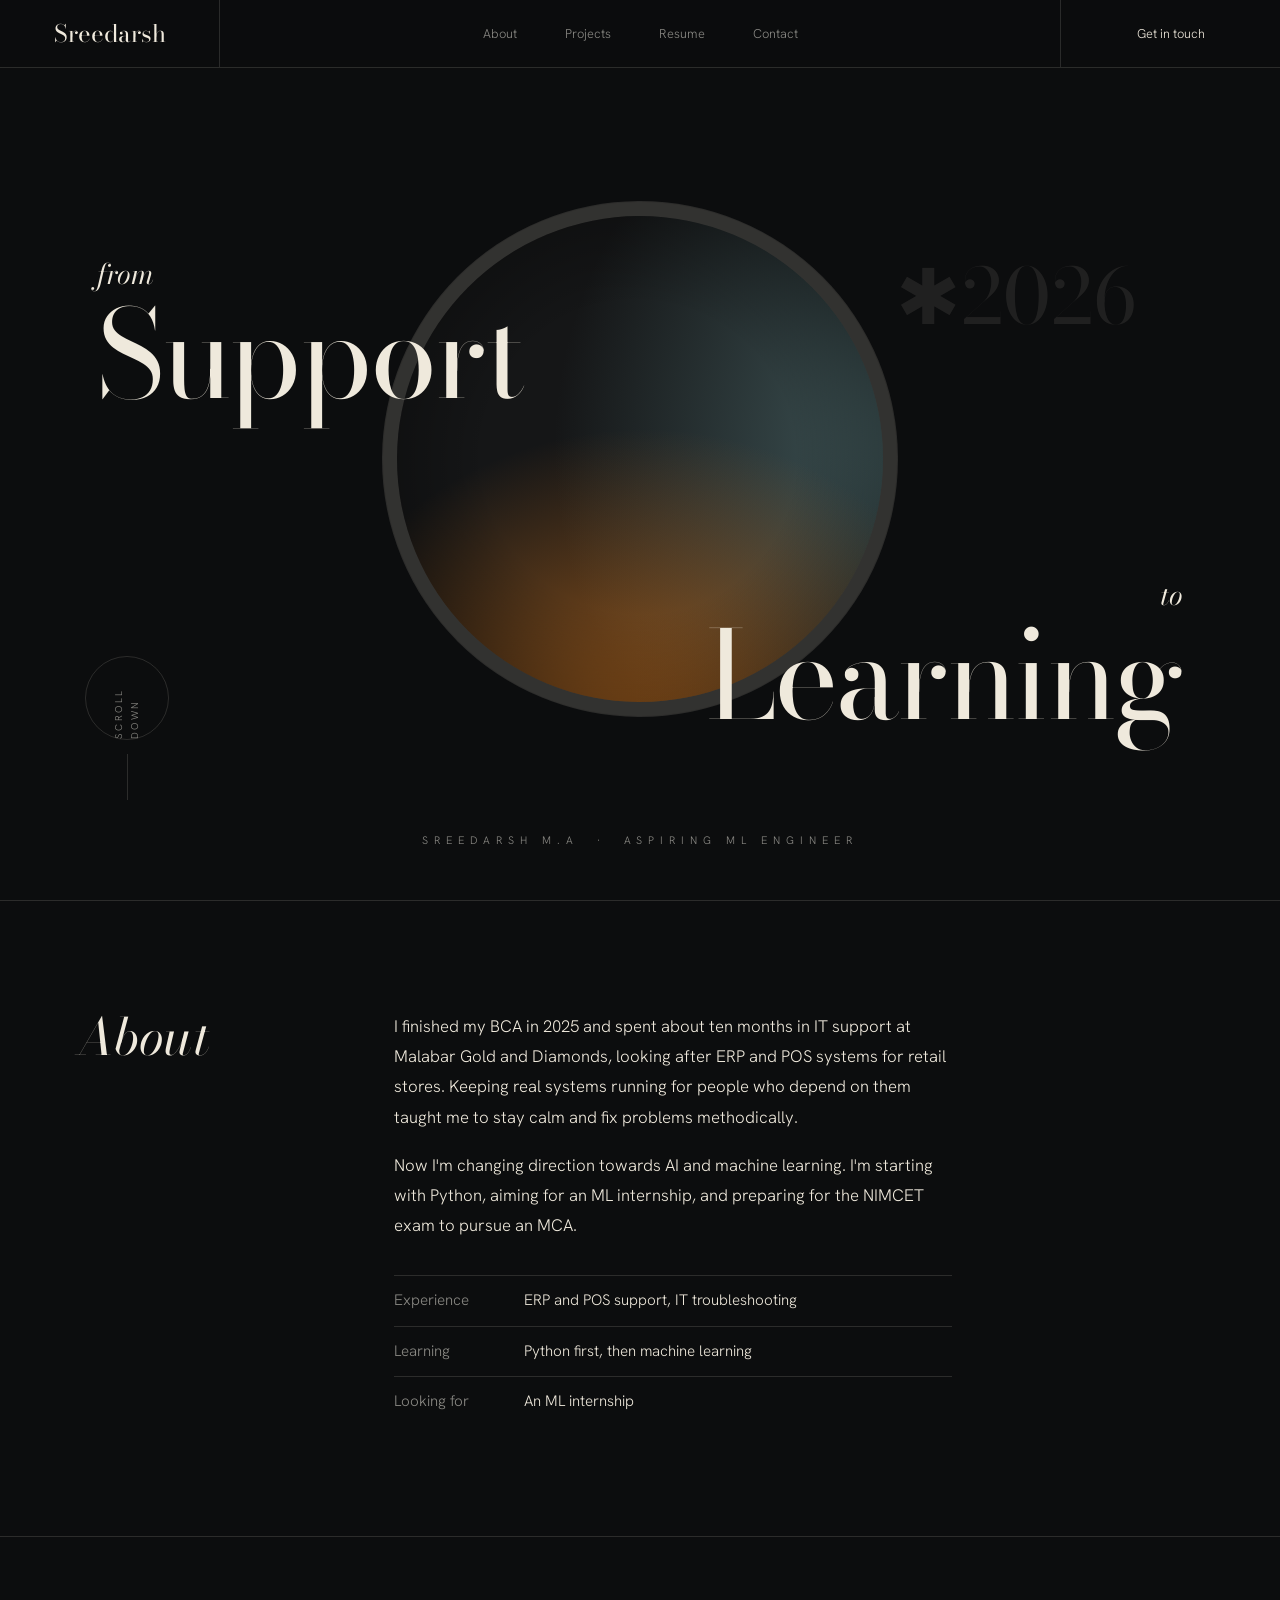
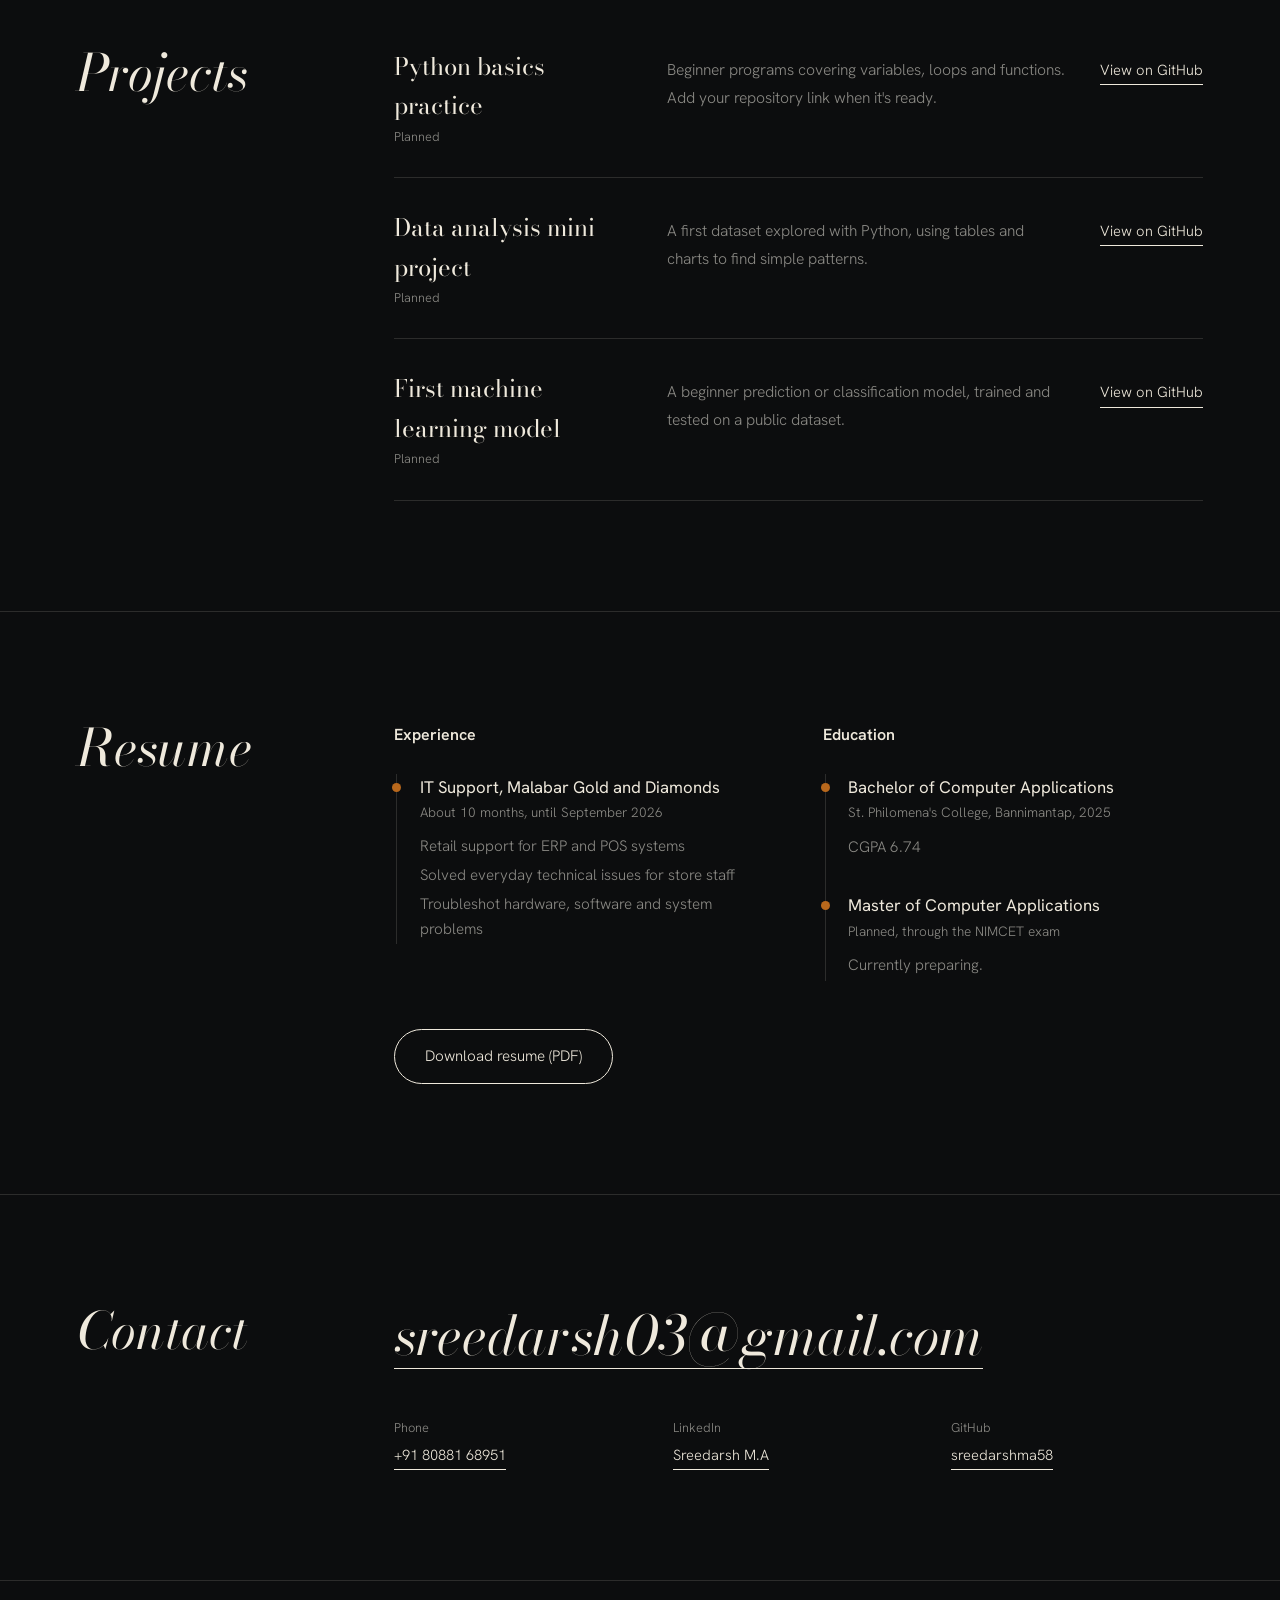
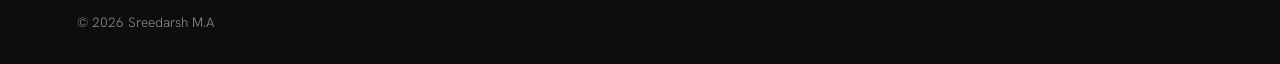
==== index.html @ 29811dea "Add files via upload" ====
<!DOCTYPE html>
<html lang="en">
<head>
<meta charset="UTF-8">
<meta name="viewport" content="width=device-width, initial-scale=1.0">
<title>Sreedarsh M.A | Aspiring ML Engineer</title>
<meta name="description" content="Portfolio of Sreedarsh M.A: BCA graduate with IT support experience, now learning Python and machine learning.">

<link rel="preconnect" href="https://fonts.googleapis.com">
<link rel="preconnect" href="https://fonts.gstatic.com" crossorigin>
<link href="https://fonts.googleapis.com/css2?family=Bodoni+Moda:ital,wght@0,400;0,500;1,400&family=Hanken+Grotesk:wght@300;400;600&display=swap" rel="stylesheet">

<style>
  :root {
    --bg: #0c0d0e;
    --ink: #efe9dc;
    --muted: #8b8a85;
    --line: rgba(239, 233, 220, .14);
    --amber: #b8681c;
    --display: "Bodoni Moda", "Didot", "Times New Roman", serif;
    --body: "Hanken Grotesk", "Helvetica Neue", Arial, sans-serif;
    --pad: 6vw;
  }

  * { box-sizing: border-box; margin: 0; padding: 0; }
  html { scroll-behavior: smooth; }
  body {
    font-family: var(--body); font-weight: 300;
    background: var(--bg); color: var(--ink);
    line-height: 1.65; -webkit-font-smoothing: antialiased;
  }
  a { color: inherit; text-decoration: none; }
  a:focus-visible { outline: 2px solid var(--ink); outline-offset: 4px; }
  ul { list-style: none; }

  /* ---------- NAV (bordered strip) ---------- */
  .nav {
    position: fixed; top: 0; left: 0; right: 0; z-index: 30;
    display: grid; grid-template-columns: 220px 1fr 220px;
    height: 68px; background: rgba(12, 13, 14, .82); backdrop-filter: blur(8px);
    border-bottom: 1px solid var(--line);
  }
  .nav > * { display: flex; align-items: center; justify-content: center; }
  .nav-logo { font-family: var(--display); font-size: 1.5rem; border-right: 1px solid var(--line); }
  .nav-links { gap: 3rem; font-size: .8rem; }
  .nav-links a { color: var(--muted); transition: color .2s; }
  .nav-links a:hover { color: var(--ink); }
  .nav-cta { border-left: 1px solid var(--line); font-size: .8rem; }

  /* ---------- HERO ---------- */
  .hero { position: relative; min-height: 100vh; min-height: 100svh; overflow: hidden; padding-top: 68px; }
  .stage { position: relative; width: min(100%, 1180px); margin: 0 auto; height: calc(100svh - 68px); min-height: 600px; }

  /* Circular window: video plays inside; animated gradient shows until you add bg.mp4 */
  .window {
    position: absolute; left: 50%; top: 47%; transform: translate(-50%, -50%);
    width: clamp(250px, 54vh, 540px); aspect-ratio: 1; border-radius: 50%;
    overflow: hidden; z-index: 1;
    box-shadow: 0 0 0 14px rgba(239, 233, 220, .03), 0 0 0 15px var(--line);
    background:
      radial-gradient(circle at 30% 72%, var(--amber) 0%, transparent 46%),
      radial-gradient(circle at 72% 28%, #4a6668 0%, transparent 52%),
      #151617;
    background-size: 170% 170%;
    animation: drift 16s ease-in-out infinite alternate, appear 1.6s ease both;
  }
  .window video { position: absolute; inset: 0; width: 100%; height: 100%; object-fit: cover; }
  .window::after {
    content: ""; position: absolute; inset: 0; pointer-events: none;
    background: radial-gradient(circle, transparent 45%, rgba(0, 0, 0, .55) 100%);
  }

  .words { position: absolute; z-index: 3; }
  .words small { display: block; font-family: var(--display); font-style: italic; font-size: clamp(1.1rem, 2.2vw, 1.8rem); }
  .words strong {
    display: block; font-family: var(--display); font-weight: 400;
    font-size: clamp(3.4rem, 9.5vw, 8.4rem); line-height: .95; letter-spacing: -.02em;
  }
  .words-a { left: 4%; top: 22%; animation: rise 1s cubic-bezier(.2, .7, .2, 1) .35s both; }
  .words-b { right: 4%; bottom: 20%; text-align: right; animation: rise 1s cubic-bezier(.2, .7, .2, 1) .6s both; }

  .year {
    position: absolute; right: 8%; top: 20%; z-index: 2;
    font-family: var(--display); font-size: clamp(2.4rem, 6vw, 5rem);
    color: rgba(239, 233, 220, .09);
  }
  .tagline {
    position: absolute; left: 0; right: 0; bottom: 6%; z-index: 3; text-align: center;
    font-size: .68rem; letter-spacing: .55em; text-transform: uppercase; color: var(--muted);
    animation: rise 1s ease .9s both;
  }
  .scroll {
    position: absolute; left: 3%; bottom: 12%; z-index: 3;
    display: flex; flex-direction: column; align-items: center; gap: 14px;
  }
  .scroll .ring {
    width: 84px; height: 84px; border-radius: 50%; border: 1px solid var(--line);
    display: grid; place-items: center;
  }
  .scroll .ring span { writing-mode: vertical-rl; transform: rotate(180deg); font-size: .62rem; letter-spacing: .25em; text-transform: uppercase; color: var(--muted); }
  .scroll .drop { width: 1px; height: 46px; background: var(--line); }

  @keyframes rise { from { opacity: 0; transform: translateY(26px); } to { opacity: 1; transform: none; } }
  @keyframes appear { from { opacity: 0; } to { opacity: 1; } }
  @keyframes drift { from { background-position: 0% 0%; } to { background-position: 100% 100%; } }

  /* ---------- SECTIONS ---------- */
  .section {
    padding: 110px var(--pad); border-top: 1px solid var(--line);
    display: grid; grid-template-columns: minmax(150px, 1fr) 3fr; gap: 3rem;
  }
  .section-title { font-family: var(--display); font-weight: 400; font-style: italic; font-size: clamp(2rem, 4vw, 3.2rem); line-height: 1; }
  .section-body p { max-width: 62ch; font-size: 1.05rem; line-height: 1.8; }
  .section-body p + p { margin-top: 1.1rem; }
  .plain-list { margin-top: 2.2rem; max-width: 62ch; }
  .plain-list li { display: flex; gap: 1.2rem; padding: 12px 0; border-top: 1px solid var(--line); font-size: .95rem; }
  .plain-list li span:first-child { min-width: 110px; color: var(--muted); }

  .project {
    display: grid; grid-template-columns: 1.2fr 2fr auto; gap: 2rem; align-items: baseline;
    padding: 30px 0; border-bottom: 1px solid var(--line);
  }
  .project:first-child { padding-top: 0; }
  .project h3 { font-family: var(--display); font-weight: 400; font-size: 1.5rem; }
  .project .status { display: block; font-size: .8rem; color: var(--muted); }
  .project p { color: var(--muted); font-size: .98rem; }
  .project a, .contact-list a { border-bottom: 1px solid var(--ink); padding-bottom: 2px; font-size: .92rem; white-space: nowrap; }

  .resume-grid { display: grid; grid-template-columns: 1fr 1fr; gap: 3rem; }
  .resume-grid h3 { font-size: 1rem; font-weight: 600; margin-bottom: 1.6rem; }
  .entry { border-left: 1px solid var(--line); padding: 0 0 1.8rem 1.4rem; margin-left: 2px; position: relative; }
  .entry:last-child { padding-bottom: 0; }
  .entry::before { content: ""; position: absolute; left: -5px; top: 9px; width: 9px; height: 9px; border-radius: 50%; background: var(--amber); }
  .entry h4 { font-size: 1.05rem; font-weight: 400; }
  .entry .meta { font-size: .85rem; color: var(--muted); margin-bottom: .5rem; }
  .entry li, .entry p { font-size: .95rem; color: var(--muted); padding: 2px 0; max-width: none; }
  .button {
    display: inline-block; margin-top: 3rem; padding: 14px 30px;
    border: 1px solid var(--ink); border-radius: 999px; font-size: .95rem;
    transition: background .2s, color .2s;
  }
  .button:hover { background: var(--ink); color: var(--bg); }

  .contact-mail {
    display: inline-block; font-family: var(--display); font-style: italic;
    font-size: clamp(1.5rem, 4.4vw, 3.4rem); line-height: 1.15;
    border-bottom: 1px solid var(--ink); word-break: break-all;
  }
  .contact-list { margin-top: 3rem; display: grid; grid-template-columns: repeat(auto-fit, minmax(190px, 1fr)); gap: 1.6rem; }
  .contact-list small { display: block; font-size: .8rem; color: var(--muted); margin-bottom: 4px; }
  .contact-list a { display: inline-block; }

  footer { padding: 30px var(--pad); border-top: 1px solid var(--line); color: var(--muted); font-size: .85rem; }

  /* ---------- RESPONSIVE ---------- */
  @media (max-width: 800px) {
    .nav { grid-template-columns: auto 1fr; height: 60px; }
    .nav-cta, .scroll, .year { display: none; }
    .nav-logo { padding: 0 1.4rem; font-size: 1.25rem; }
    .nav-links { gap: 1.1rem; font-size: .75rem; }
    .hero { padding-top: 60px; }
    .stage { height: auto; min-height: 0; padding: 40px var(--pad) 70px; display: flex; flex-direction: column; align-items: center; gap: 1.6rem; }
    .window { position: relative; left: auto; top: auto; transform: none; order: 2; width: min(78vw, 360px); }
    .words { position: static; }
    .words-a { order: 1; align-self: flex-start; }
    .words-b { order: 3; align-self: flex-end; }
    .tagline { position: static; order: 4; letter-spacing: .3em; }
    .section { grid-template-columns: 1fr; gap: 1.6rem; padding: 80px var(--pad); }
    .project { grid-template-columns: 1fr; gap: .6rem; }
    .project a { justify-self: start; margin-top: .6rem; }
    .resume-grid { grid-template-columns: 1fr; }
  }
  @media (prefers-reduced-motion: reduce) {
    * { animation: none !important; transition: none !important; }
    html { scroll-behavior: auto; }
  }
</style>
</head>
<body>

<!-- NAV -->
<header class="nav">
  <a href="#top" class="nav-logo">Sreedarsh</a>
  <nav class="nav-links" aria-label="Main">
    <a href="#about">About</a>
    <a href="#projects">Projects</a>
    <a href="#resume">Resume</a>
    <a href="#contact">Contact</a>
  </nav>
  <a href="#contact" class="nav-cta">Get in touch</a>
</header>

<main>

  <!-- HERO -->
  <section class="hero" id="top">
    <div class="stage">
      <div class="year" aria-hidden="true">&#10033;2026</div>

      <div class="words words-a">
        <small>from</small>
        <strong>Support</strong>
      </div>

      <!--
        VIDEO WINDOW
        Upload a short muted clip named bg.mp4 (5-15 seconds, under ~5 MB) next to this file.
        Until it exists, the animated gradient below shows instead. Nothing breaks.
      -->
      <div class="window">
        <video autoplay muted loop playsinline preload="metadata" aria-hidden="true">
          <source src="bg.mp4" type="video/mp4" onerror="this.closest('video').remove()">
        </video>
      </div>

      <div class="words words-b">
        <small>to</small>
        <strong>Learning</strong>
      </div>

      <div class="scroll">
        <a class="ring" href="#about" aria-label="Scroll down"><span>Scroll down</span></a>
        <span class="drop" aria-hidden="true"></span>
      </div>

      <p class="tagline">Sreedarsh M.A &nbsp;&middot;&nbsp; Aspiring ML engineer</p>
    </div>
  </section>

  <!-- ABOUT -->
  <section class="section" id="about">
    <h2 class="section-title">About</h2>
    <div class="section-body">
      <p>
        I finished my BCA in 2025 and spent about ten months in IT support at Malabar Gold and
        Diamonds, looking after ERP and POS systems for retail stores. Keeping real systems running
        for people who depend on them taught me to stay calm and fix problems methodically.
      </p>
      <p>
        Now I'm changing direction towards AI and machine learning. I'm starting with Python,
        aiming for an ML internship, and preparing for the NIMCET exam to pursue an MCA.
      </p>
      <ul class="plain-list">
        <li><span>Experience</span><span>ERP and POS support, IT troubleshooting</span></li>
        <li><span>Learning</span><span>Python first, then machine learning</span></li>
        <li><span>Looking for</span><span>An ML internship</span></li>
      </ul>
    </div>
  </section>

  <!-- PROJECTS -->
  <section class="section" id="projects">
    <h2 class="section-title">Projects</h2>
    <div class="section-body">
      <!-- Replace these placeholders with your real projects as you build them -->
      <article class="project">
        <div><h3>Python basics practice</h3><span class="status">Planned</span></div>
        <p>Beginner programs covering variables, loops and functions. Add your repository link when it's ready.</p>
        <a href="https://github.com/sreedarshma58">View on GitHub</a>
      </article>
      <article class="project">
        <div><h3>Data analysis mini project</h3><span class="status">Planned</span></div>
        <p>A first dataset explored with Python, using tables and charts to find simple patterns.</p>
        <a href="https://github.com/sreedarshma58">View on GitHub</a>
      </article>
      <article class="project">
        <div><h3>First machine learning model</h3><span class="status">Planned</span></div>
        <p>A beginner prediction or classification model, trained and tested on a public dataset.</p>
        <a href="https://github.com/sreedarshma58">View on GitHub</a>
      </article>
    </div>
  </section>

  <!-- RESUME -->
  <section class="section" id="resume">
    <h2 class="section-title">Resume</h2>
    <div class="section-body">
      <div class="resume-grid">
        <div>
          <h3>Experience</h3>
          <div class="entry">
            <h4>IT Support, Malabar Gold and Diamonds</h4>
            <div class="meta">About 10 months, until September 2026</div>
            <ul>
              <li>Retail support for ERP and POS systems</li>
              <li>Solved everyday technical issues for store staff</li>
              <li>Troubleshot hardware, software and system problems</li>
            </ul>
          </div>
        </div>
        <div>
          <h3>Education</h3>
          <div class="entry">
            <h4>Bachelor of Computer Applications</h4>
            <div class="meta">St. Philomena's College, Bannimantap, 2025</div>
            <p>CGPA 6.74</p>
          </div>
          <div class="entry">
            <h4>Master of Computer Applications</h4>
            <div class="meta">Planned, through the NIMCET exam</div>
            <p>Currently preparing.</p>
          </div>
        </div>
      </div>
      <a class="button" href="resume.pdf" download>Download resume (PDF)</a>
    </div>
  </section>

  <!-- CONTACT -->
  <section class="section" id="contact">
    <h2 class="section-title">Contact</h2>
    <div class="section-body">
      <a class="contact-mail" href="mailto:sreedarsh03@gmail.com">sreedarsh03@gmail.com</a>
      <div class="contact-list">
        <div><small>Phone</small><a href="tel:+918088168951">+91 80881 68951</a></div>
        <div><small>LinkedIn</small><a href="https://www.linkedin.com/in/sreedarsh-m-a-910321386/" target="_blank" rel="noopener">Sreedarsh M.A</a></div>
        <div><small>GitHub</small><a href="https://github.com/sreedarshma58" target="_blank" rel="noopener">sreedarshma58</a></div>
      </div>
    </div>
  </section>

</main>

<footer>&copy; <span id="year-now"></span> Sreedarsh M.A</footer>

<script>
  document.getElementById("year-now").textContent = new Date().getFullYear();
</script>
</body>
</html>
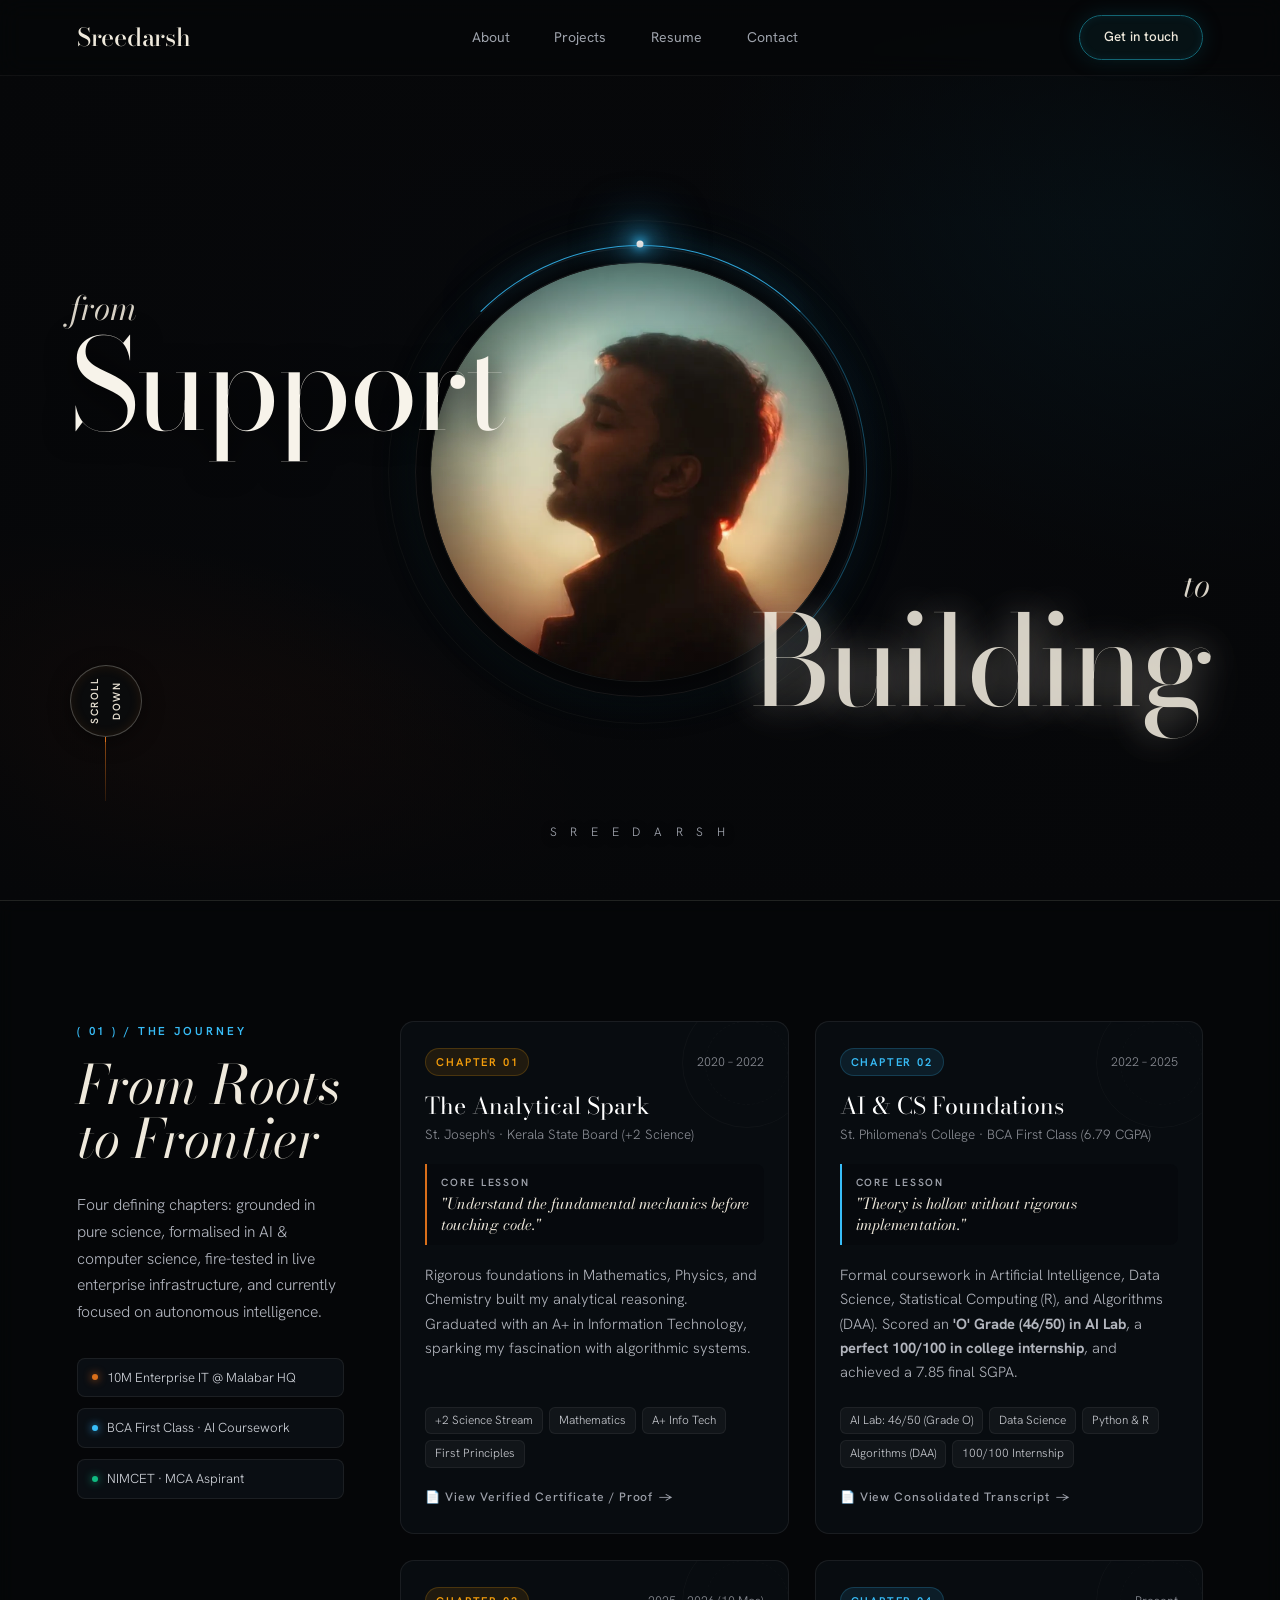
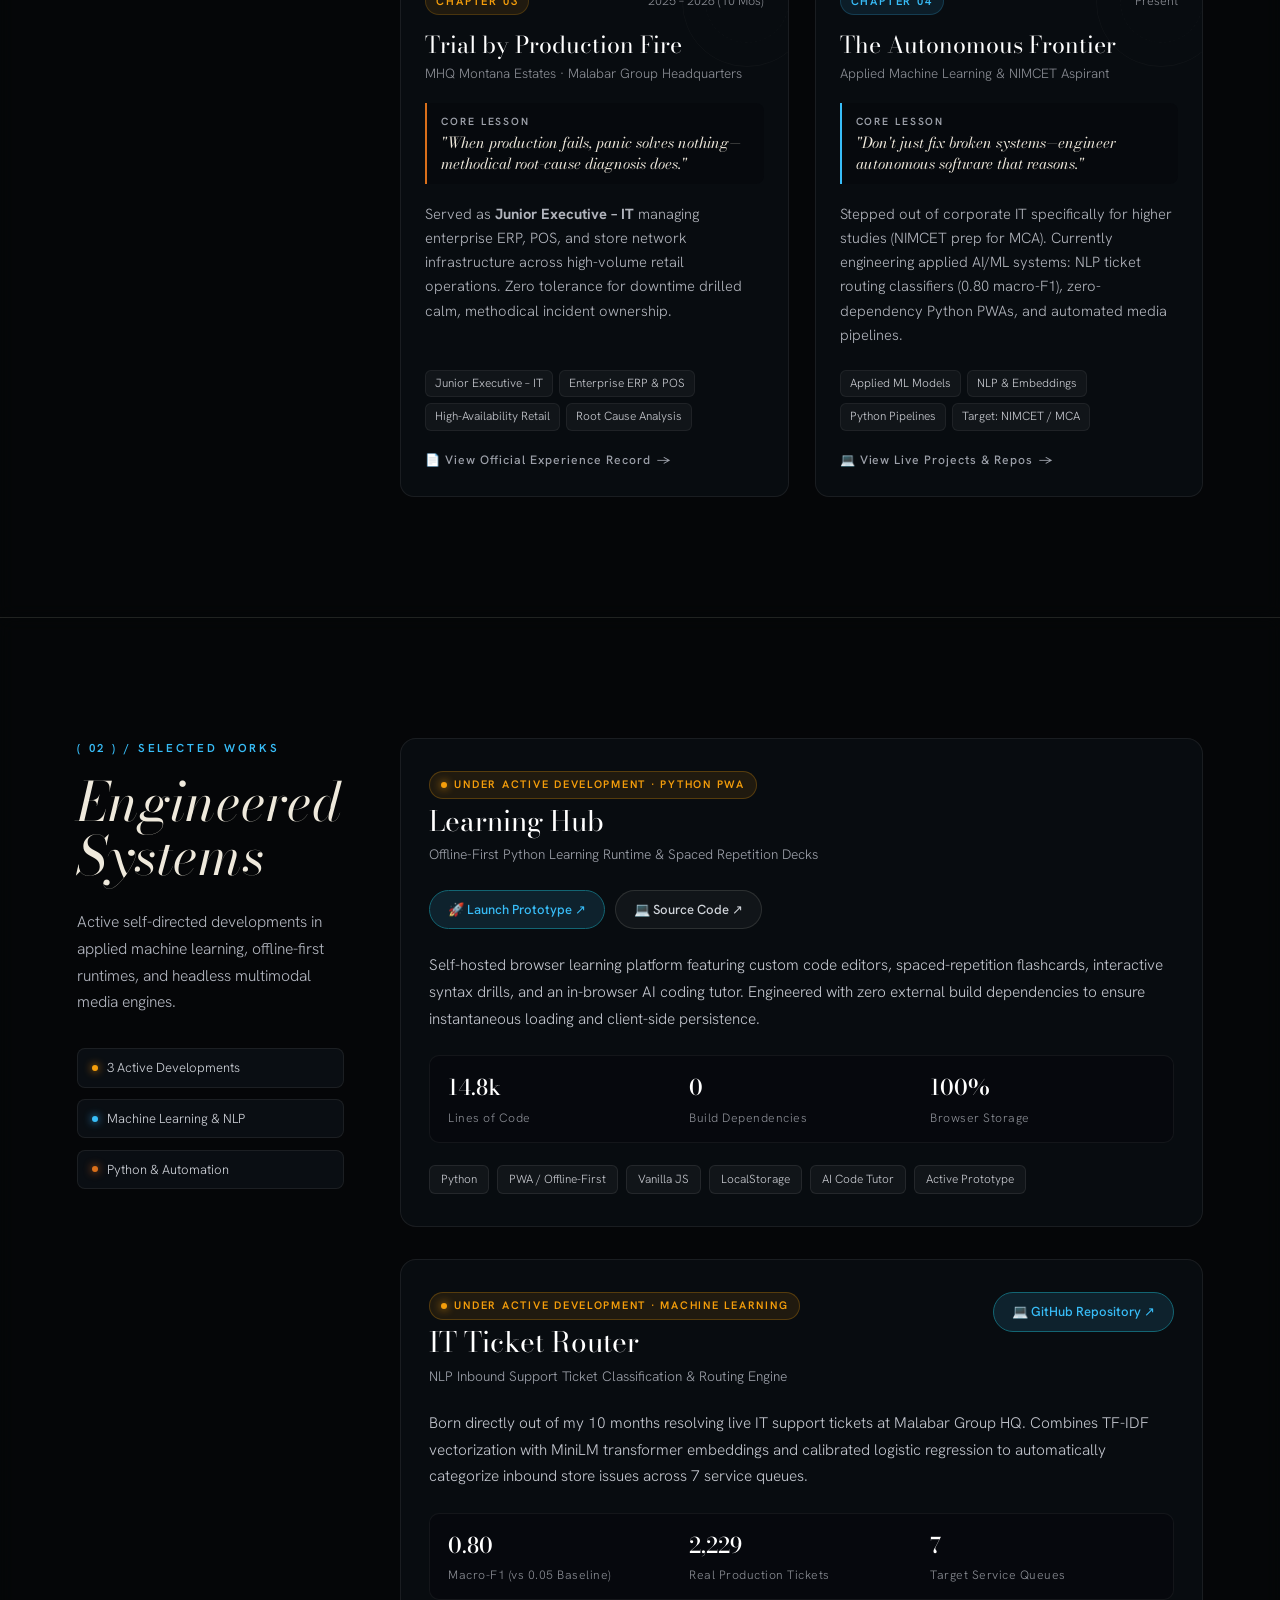
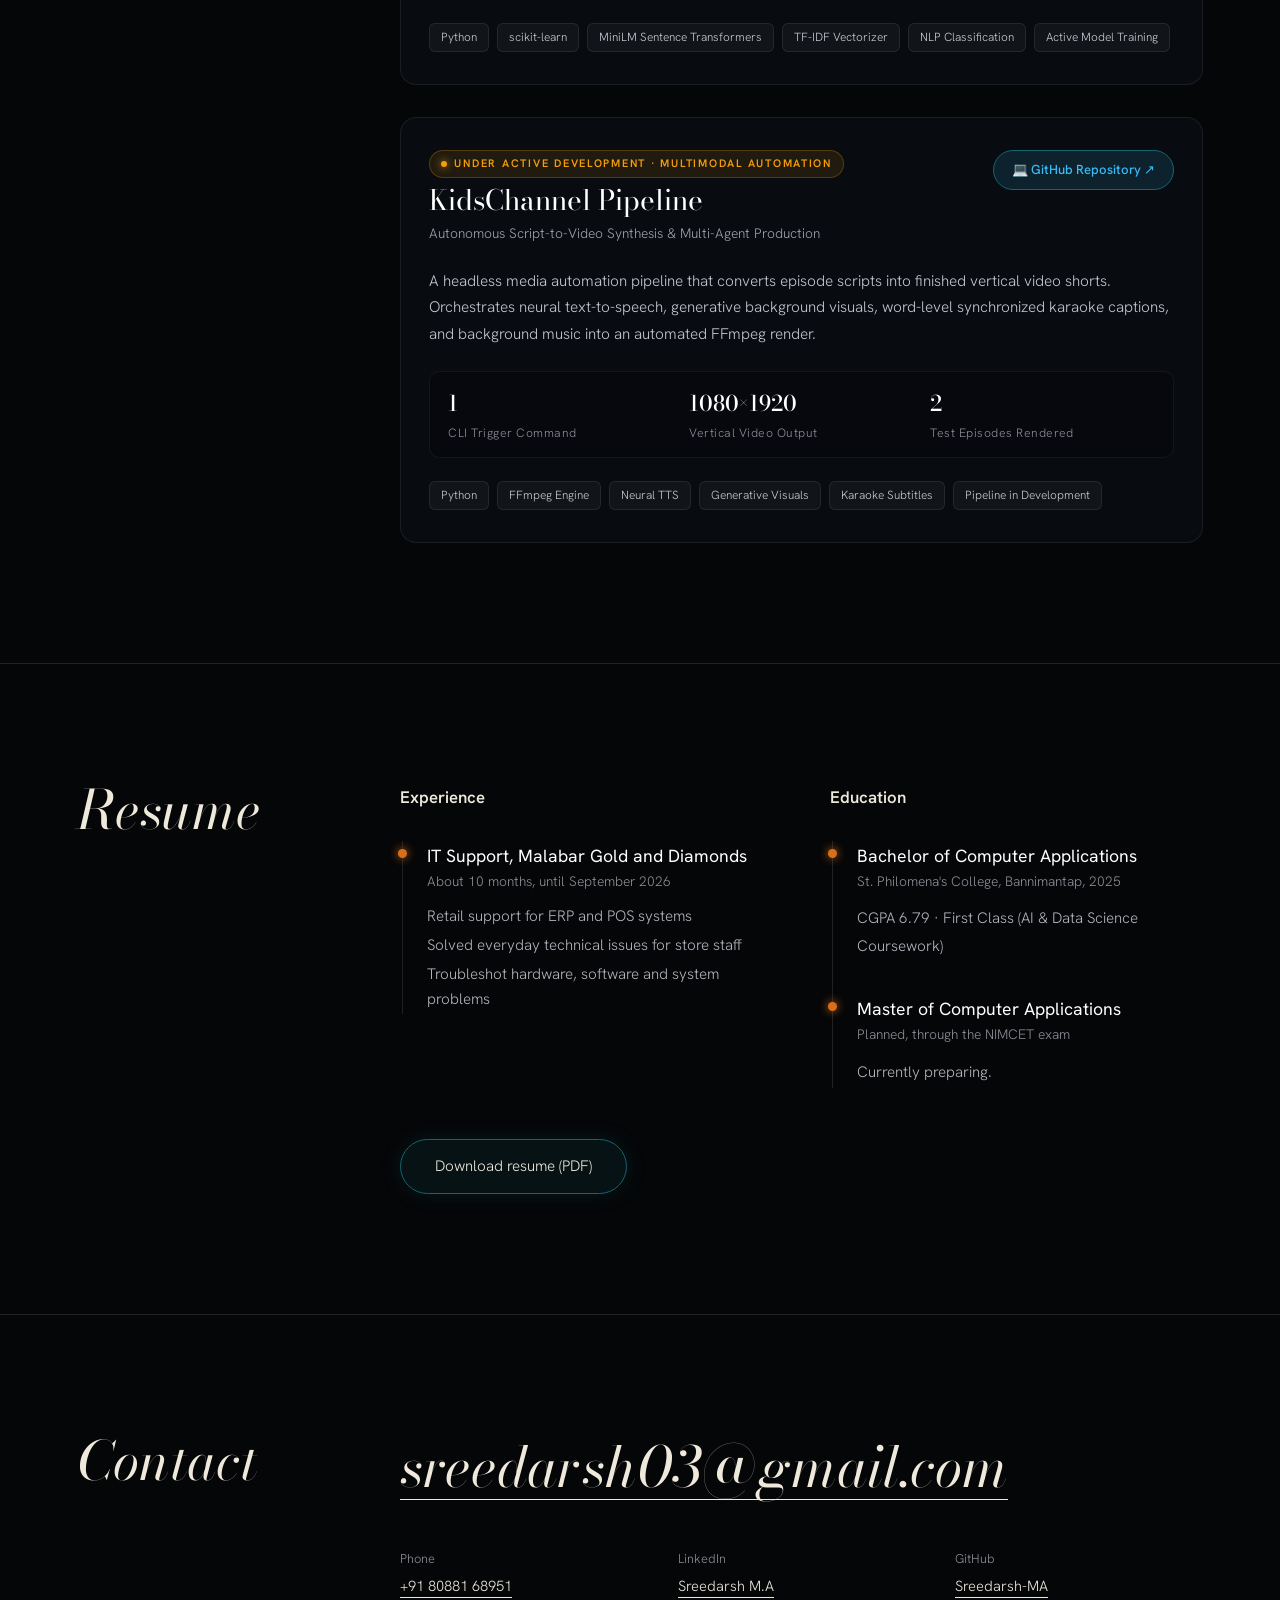
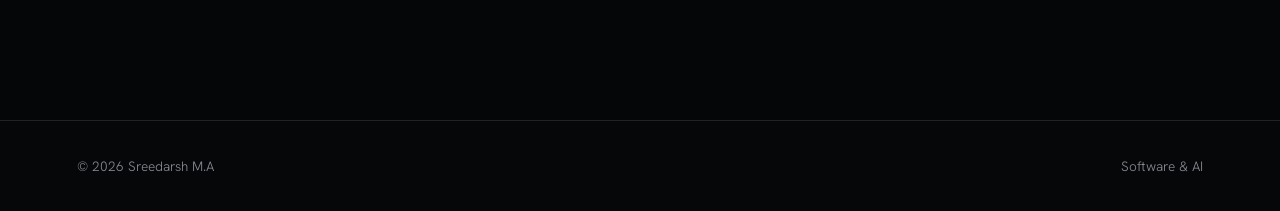
==== commit 137cc7a1: "Replace portfolio with the new build and ship its assets The live page was the old placeholder versi" ====
--- a/index.html
+++ b/index.html
@@ -3,20 +3,24 @@
 <head>
 <meta charset="UTF-8">
 <meta name="viewport" content="width=device-width, initial-scale=1.0">
-<title>Sreedarsh M.A | Aspiring ML Engineer</title>
-<meta name="description" content="Portfolio of Sreedarsh M.A: BCA graduate with IT support experience, now learning Python and machine learning.">
+<title>Sreedarsh M.A | Software &amp; AI</title>
+<meta name="description" content="Portfolio of Sreedarsh M.A: BCA graduate with IT support experience, building Python software, machine-learning systems, and automated pipelines.">
+
+<link rel="icon" href="data:image/svg+xml,<svg xmlns='http://www.w3.org/2000/svg' viewBox='0 0 100 100'><rect width='100' height='100' rx='22' fill='%23060709'/><text x='50' y='70' font-family='Georgia,serif' font-size='60' fill='%23efe9dc' text-anchor='middle'>S</text></svg>">
 
 <link rel="preconnect" href="https://fonts.googleapis.com">
 <link rel="preconnect" href="https://fonts.gstatic.com" crossorigin>
-<link href="https://fonts.googleapis.com/css2?family=Bodoni+Moda:ital,wght@0,400;0,500;1,400&family=Hanken+Grotesk:wght@300;400;600&display=swap" rel="stylesheet">
+<link href="https://fonts.googleapis.com/css2?family=Bodoni+Moda:ital,opsz,wght@0,6..96,400..700;1,6..96,400..700&family=Hanken+Grotesk:wght@300;400;500;600&display=swap" rel="stylesheet">
 
 <style>
   :root {
-    --bg: #0c0d0e;
+    --bg: #060709;
     --ink: #efe9dc;
-    --muted: #8b8a85;
-    --line: rgba(239, 233, 220, .14);
-    --amber: #b8681c;
+    --muted: #8b8e95;
+    --line: rgba(239, 233, 220, 0.12);
+    --amber: #d96f1a;
+    --cyan: #38bdf8;
+    --cyan-dim: #136573;
     --display: "Bodoni Moda", "Didot", "Times New Roman", serif;
     --body: "Hanken Grotesk", "Helvetica Neue", Arial, sans-serif;
     --pad: 6vw;
@@ -25,154 +29,1147 @@
   * { box-sizing: border-box; margin: 0; padding: 0; }
   html { scroll-behavior: smooth; }
   body {
-    font-family: var(--body); font-weight: 300;
-    background: var(--bg); color: var(--ink);
-    line-height: 1.65; -webkit-font-smoothing: antialiased;
-  }
+    font-family: var(--body);
+    font-weight: 300;
+    background-color: var(--bg);
+    background-image:
+      radial-gradient(ellipse 65% 55% at 0% 100%, rgba(215, 80, 10, 0.38) 0%, rgba(180, 60, 5, 0.15) 45%, transparent 75%),
+      radial-gradient(ellipse 60% 60% at 100% 20%, rgba(14, 105, 135, 0.36) 0%, rgba(8, 60, 85, 0.18) 50%, transparent 75%),
+      radial-gradient(circle at 50% 50%, rgba(9, 12, 16, 0.6) 0%, #060709 100%);
+    background-attachment: fixed;
+    background-repeat: no-repeat;
+    color: var(--ink);
+    line-height: 1.65;
+    -webkit-font-smoothing: antialiased;
+    overflow-x: hidden;
+  }
+
   a { color: inherit; text-decoration: none; }
-  a:focus-visible { outline: 2px solid var(--ink); outline-offset: 4px; }
+  a:focus-visible { outline: 2px solid var(--cyan); outline-offset: 4px; }
   ul { list-style: none; }
 
-  /* ---------- NAV (bordered strip) ---------- */
+  /* ---------- NAV ---------- */
   .nav {
-    position: fixed; top: 0; left: 0; right: 0; z-index: 30;
-    display: grid; grid-template-columns: 220px 1fr 220px;
-    height: 68px; background: rgba(12, 13, 14, .82); backdrop-filter: blur(8px);
-    border-bottom: 1px solid var(--line);
-  }
-  .nav > * { display: flex; align-items: center; justify-content: center; }
-  .nav-logo { font-family: var(--display); font-size: 1.5rem; border-right: 1px solid var(--line); }
-  .nav-links { gap: 3rem; font-size: .8rem; }
-  .nav-links a { color: var(--muted); transition: color .2s; }
-  .nav-links a:hover { color: var(--ink); }
-  .nav-cta { border-left: 1px solid var(--line); font-size: .8rem; }
+    position: fixed; top: 0; left: 0; right: 0; z-index: 40;
+    display: flex; align-items: center; justify-content: space-between;
+    height: 76px; padding: 0 var(--pad);
+    background: rgba(6, 7, 9, 0.65);
+    backdrop-filter: blur(12px);
+    -webkit-backdrop-filter: blur(12px);
+    border-bottom: 1px solid rgba(239, 233, 220, 0.05);
+  }
+  .nav-logo {
+    font-family: var(--display);
+    font-size: 1.55rem;
+    letter-spacing: -0.01em;
+    font-weight: 500;
+    color: var(--ink);
+  }
+  .nav-links {
+    display: flex;
+    align-items: center;
+    gap: 2.8rem;
+    font-size: 0.88rem;
+    font-weight: 400;
+  }
+  .nav-links a {
+    color: #9da1aa;
+    transition: color 0.25s ease, text-shadow 0.25s ease;
+  }
+  .nav-links a:hover {
+    color: var(--ink);
+    text-shadow: 0 0 12px rgba(239, 233, 220, 0.4);
+  }
+  .nav-cta {
+    display: inline-flex;
+    align-items: center;
+    justify-content: center;
+    padding: 10px 24px;
+    font-size: 0.84rem;
+    font-weight: 500;
+    border-radius: 999px;
+    border: 1px solid var(--cyan-dim);
+    color: var(--ink);
+    background: rgba(19, 101, 115, 0.12);
+    box-shadow: 0 0 20px rgba(19, 101, 115, 0.25), inset 0 0 10px rgba(56, 189, 248, 0.08);
+    transition: all 0.3s ease;
+  }
+  .nav-cta:hover {
+    border-color: var(--cyan);
+    box-shadow: 0 0 25px rgba(56, 189, 248, 0.4), inset 0 0 15px rgba(56, 189, 248, 0.2);
+    color: #ffffff;
+    transform: translateY(-1px);
+  }
 
   /* ---------- HERO ---------- */
-  .hero { position: relative; min-height: 100vh; min-height: 100svh; overflow: hidden; padding-top: 68px; }
-  .stage { position: relative; width: min(100%, 1180px); margin: 0 auto; height: calc(100svh - 68px); min-height: 600px; }
-
-  /* Circular window: video plays inside; animated gradient shows until you add bg.mp4 */
-  .window {
-    position: absolute; left: 50%; top: 47%; transform: translate(-50%, -50%);
-    width: clamp(250px, 54vh, 540px); aspect-ratio: 1; border-radius: 50%;
-    overflow: hidden; z-index: 1;
-    box-shadow: 0 0 0 14px rgba(239, 233, 220, .03), 0 0 0 15px var(--line);
+  .hero {
+    position: relative;
+    min-height: 100vh;
+    min-height: 100svh;
+    overflow: hidden;
+    padding-top: 76px;
+    display: flex;
+    align-items: center;
+    justify-content: center;
+  }
+
+  /* Full Hero Background Video */
+  .hero-video-bg {
+    position: absolute;
+    inset: 0;
+    overflow: hidden;
+    z-index: 0;
+    pointer-events: none;
+  }
+  .hero-video-bg video {
+    position: absolute;
+    top: 50%;
+    left: 50%;
+    min-width: 100%;
+    min-height: 100%;
+    width: auto;
+    height: auto;
+    transform: translate(-50%, -50%);
+    object-fit: cover;
+    opacity: 0.68;
+    filter: brightness(0.9) contrast(1.15) saturate(1.1);
+  }
+  .hero-video-overlay {
+    position: absolute;
+    inset: 0;
     background:
-      radial-gradient(circle at 30% 72%, var(--amber) 0%, transparent 46%),
-      radial-gradient(circle at 72% 28%, #4a6668 0%, transparent 52%),
-      #151617;
-    background-size: 170% 170%;
-    animation: drift 16s ease-in-out infinite alternate, appear 1.6s ease both;
-  }
-  .window video { position: absolute; inset: 0; width: 100%; height: 100%; object-fit: cover; }
-  .window::after {
-    content: ""; position: absolute; inset: 0; pointer-events: none;
-    background: radial-gradient(circle, transparent 45%, rgba(0, 0, 0, .55) 100%);
-  }
-
+      radial-gradient(circle at center, rgba(6, 7, 9, 0.25) 0%, rgba(6, 7, 9, 0.72) 75%, #060709 100%),
+      linear-gradient(to bottom, rgba(6, 7, 9, 0.6) 0%, transparent 25%, transparent 75%, #060709 100%);
+  }
+
+  .stage {
+    position: relative;
+    width: min(100%, 1240px);
+    height: calc(100svh - 76px);
+    min-height: 620px;
+    margin: 0 auto;
+    z-index: 2;
+  }
+
+  /* Celestial Orbit Ring & Avatar Container */
+  .orbit-container {
+    position: absolute;
+    left: 50%;
+    top: 48%;
+    transform: translate(-50%, -50%);
+    width: clamp(280px, 50vh, 500px);
+    aspect-ratio: 1;
+    z-index: 2;
+  }
+
+  /* Avatar / Profile photo inside orbit */
+  .orbit-avatar {
+    position: absolute;
+    inset: 16px;
+    border-radius: 50%;
+    overflow: hidden;
+    z-index: 2;
+    background: #0a0c0f;
+    box-shadow:
+      0 0 0 1px rgba(239, 233, 220, 0.08),
+      0 0 40px rgba(0, 0, 0, 0.8),
+      inset 0 0 30px rgba(0, 0, 0, 0.9);
+  }
+  .avatar-photo {
+    width: 100%;
+    height: 100%;
+    object-fit: cover;
+    object-position: center 38%;
+    border-radius: 50%;
+    filter: contrast(1.05) brightness(0.98);
+    transition: transform 0.6s cubic-bezier(0.2, 0.8, 0.2, 1), filter 0.6s ease;
+  }
+  .orbit-avatar:hover .avatar-photo {
+    transform: scale(1.05);
+    filter: contrast(1.1) brightness(1.02);
+  }
+  .avatar-fallback {
+    position: absolute;
+    inset: 0;
+    display: flex;
+    align-items: center;
+    justify-content: center;
+    background: radial-gradient(circle at 45% 45%, #151a22 0%, #07090c 100%);
+    border-radius: 50%;
+  }
+  .avatar-initial {
+    font-family: var(--display);
+    font-size: clamp(3.2rem, 7vw, 6.2rem);
+    color: rgba(239, 233, 220, 0.16);
+    text-shadow: 0 0 35px rgba(56, 189, 248, 0.25);
+    user-select: none;
+  }
+  .avatar-vignette {
+    position: absolute;
+    inset: 0;
+    pointer-events: none;
+    border-radius: 50%;
+    background: radial-gradient(circle at center, transparent 48%, rgba(6, 7, 9, 0.35) 75%, rgba(6, 7, 9, 0.95) 100%);
+  }
+
+  /* Orbit Rings */
+  .orbit-ring {
+    position: absolute;
+    inset: 0;
+    border-radius: 50%;
+    border: 1px solid rgba(239, 233, 220, 0.09);
+    box-shadow: 0 0 50px rgba(19, 101, 115, 0.12);
+    pointer-events: none;
+  }
+  .orbit-ring-faint {
+    position: absolute;
+    inset: -6%;
+    border-radius: 50%;
+    border: 1px solid rgba(239, 233, 220, 0.035);
+    animation: orbit-reverse 26s linear infinite;
+    pointer-events: none;
+  }
+  .orbit-ring-inner {
+    position: absolute;
+    inset: 7%;
+    border-radius: 50%;
+    border: 1px solid rgba(56, 189, 248, 0.06);
+    pointer-events: none;
+  }
+
+  /* Animated Glowing Cyan Arc (Tracer) */
+  .orbit-tracer {
+    position: absolute;
+    inset: -1.5px;
+    border-radius: 50%;
+    border: 1.5px solid transparent;
+    border-top-color: #38bdf8;
+    border-right-color: rgba(56, 189, 248, 0.4);
+    filter: drop-shadow(0 0 10px #38bdf8) drop-shadow(0 0 24px rgba(56, 189, 248, 0.6));
+    animation: orbit-spin 9s linear infinite;
+    pointer-events: none;
+  }
+
+  /* Animated Comet Spark rotating around the orbit */
+  .orbit-spark-track {
+    position: absolute;
+    inset: -3px;
+    border-radius: 50%;
+    animation: orbit-spin 9s linear infinite;
+    pointer-events: none;
+  }
+  .orbit-spark {
+    position: absolute;
+    top: 0;
+    left: 50%;
+    transform: translate(-50%, -50%);
+    width: 7px;
+    height: 7px;
+    border-radius: 50%;
+    background: #ffffff;
+    box-shadow:
+      0 0 10px 2px #38bdf8,
+      0 0 25px 6px rgba(56, 189, 248, 0.9),
+      0 0 50px 14px rgba(56, 189, 248, 0.5);
+    animation: spark-pulse 2.2s ease-in-out infinite alternate;
+  }
+
+  /* Typography Placement */
   .words { position: absolute; z-index: 3; }
-  .words small { display: block; font-family: var(--display); font-style: italic; font-size: clamp(1.1rem, 2.2vw, 1.8rem); }
+  .words small {
+    display: block;
+    font-family: var(--display);
+    font-style: italic;
+    font-size: clamp(1.4rem, 2.6vw, 2.2rem);
+    color: rgba(239, 233, 220, 0.9);
+    line-height: 1.1;
+  }
   .words strong {
-    display: block; font-family: var(--display); font-weight: 400;
-    font-size: clamp(3.4rem, 9.5vw, 8.4rem); line-height: .95; letter-spacing: -.02em;
-  }
-  .words-a { left: 4%; top: 22%; animation: rise 1s cubic-bezier(.2, .7, .2, 1) .35s both; }
-  .words-b { right: 4%; bottom: 20%; text-align: right; animation: rise 1s cubic-bezier(.2, .7, .2, 1) .6s both; }
-
+    display: block;
+    font-family: var(--display);
+    font-weight: 400;
+    font-size: clamp(3.8rem, 9.8vw, 8.8rem);
+    line-height: 0.92;
+    letter-spacing: -0.025em;
+  }
+
+  .words-a {
+    left: 4%;
+    top: 26%;
+    animation: rise 1s cubic-bezier(0.2, 0.7, 0.2, 1) 0.35s both;
+  }
+  .words-a strong {
+    color: #f7f3ea;
+    text-shadow: 0 4px 30px rgba(0, 0, 0, 0.85);
+  }
+
+  .words-b {
+    right: 4%;
+    bottom: 22%;
+    text-align: right;
+    animation: rise 1s cubic-bezier(0.2, 0.7, 0.2, 1) 0.6s both;
+  }
+  .words-b strong {
+    color: rgba(239, 233, 220, 0.88);
+    text-shadow:
+      0 0 35px rgba(239, 233, 220, 0.4),
+      0 0 70px rgba(239, 233, 220, 0.2);
+  }
+
+  /* Year */
   .year {
-    position: absolute; right: 8%; top: 20%; z-index: 2;
-    font-family: var(--display); font-size: clamp(2.4rem, 6vw, 5rem);
-    color: rgba(239, 233, 220, .09);
-  }
+    position: absolute;
+    right: 12%;
+    top: 24%;
+    z-index: 2;
+    font-family: var(--display);
+    font-size: clamp(2.8rem, 6.5vw, 5.4rem);
+    font-weight: 400;
+    letter-spacing: -0.02em;
+    color: rgba(239, 233, 220, 0.22);
+    text-shadow: 0 0 25px rgba(14, 105, 135, 0.3);
+    user-select: none;
+    animation: appear 1.8s ease both;
+  }
+
+  /* Scroll Indicator */
+  .scroll {
+    position: absolute;
+    left: 4%;
+    bottom: 12%;
+    z-index: 5;
+    display: flex;
+    flex-direction: column;
+    align-items: center;
+  }
+  .scroll-badge {
+    width: 72px;
+    height: 72px;
+    border-radius: 50%;
+    border: 1px solid rgba(239, 233, 220, 0.28);
+    background: rgba(10, 12, 14, 0.75);
+    backdrop-filter: blur(8px);
+    display: flex;
+    align-items: center;
+    justify-content: center;
+    box-shadow: 0 4px 20px rgba(0, 0, 0, 0.5), inset 0 0 12px rgba(217, 111, 26, 0.12);
+    transition: transform 0.3s ease, border-color 0.3s ease;
+  }
+  .scroll-badge:hover {
+    transform: scale(1.05);
+    border-color: rgba(239, 233, 220, 0.55);
+  }
+  .scroll-text {
+    display: flex;
+    gap: 4px;
+    align-items: center;
+    justify-content: center;
+  }
+  .scroll-text span {
+    writing-mode: vertical-rl;
+    transform: rotate(180deg);
+    font-size: 0.65rem;
+    font-weight: 600;
+    letter-spacing: 0.14em;
+    color: #e5ded0;
+    font-family: var(--body);
+  }
+  .scroll-stem {
+    width: 1px;
+    height: 64px;
+    background: linear-gradient(to bottom, rgba(217, 111, 26, 0.65), rgba(217, 111, 26, 0.15));
+    position: relative;
+    overflow: hidden;
+  }
+  .stem-dot {
+    position: absolute;
+    left: -2px;
+    width: 5px;
+    height: 5px;
+    border-radius: 50%;
+    background: var(--amber);
+    box-shadow: 0 0 8px var(--amber);
+    animation: stem-travel 2.4s ease-in-out infinite;
+  }
+
+  /* Bottom Tagline */
   .tagline {
-    position: absolute; left: 0; right: 0; bottom: 6%; z-index: 3; text-align: center;
-    font-size: .68rem; letter-spacing: .55em; text-transform: uppercase; color: var(--muted);
-    animation: rise 1s ease .9s both;
-  }
-  .scroll {
-    position: absolute; left: 3%; bottom: 12%; z-index: 3;
-    display: flex; flex-direction: column; align-items: center; gap: 14px;
-  }
-  .scroll .ring {
-    width: 84px; height: 84px; border-radius: 50%; border: 1px solid var(--line);
-    display: grid; place-items: center;
-  }
-  .scroll .ring span { writing-mode: vertical-rl; transform: rotate(180deg); font-size: .62rem; letter-spacing: .25em; text-transform: uppercase; color: var(--muted); }
-  .scroll .drop { width: 1px; height: 46px; background: var(--line); }
-
-  @keyframes rise { from { opacity: 0; transform: translateY(26px); } to { opacity: 1; transform: none; } }
-  @keyframes appear { from { opacity: 0; } to { opacity: 1; } }
-  @keyframes drift { from { background-position: 0% 0%; } to { background-position: 100% 100%; } }
+    position: absolute;
+    left: 0;
+    right: 0;
+    bottom: 7%;
+    z-index: 3;
+    text-align: center;
+    font-size: 0.76rem;
+    letter-spacing: 0.44em;
+    text-transform: uppercase;
+    color: #a4a8b2;
+    text-shadow: 0 2px 10px rgba(0, 0, 0, 0.8);
+    animation: rise 1s ease 0.9s both;
+  }
+
+  @keyframes rise {
+    from { opacity: 0; transform: translateY(24px); }
+    to { opacity: 1; transform: none; }
+  }
+  @keyframes appear {
+    from { opacity: 0; }
+    to { opacity: 1; }
+  }
+  @keyframes orbit-spin {
+    from { transform: rotate(0deg); }
+    to { transform: rotate(360deg); }
+  }
+  @keyframes orbit-reverse {
+    from { transform: rotate(360deg); }
+    to { transform: rotate(0deg); }
+  }
+  @keyframes spark-pulse {
+    0% { transform: translate(-50%, -50%) scale(0.9); opacity: 0.85; }
+    100% { transform: translate(-50%, -50%) scale(1.3); opacity: 1; }
+  }
+  @keyframes stem-travel {
+    0% { top: 0; opacity: 0; }
+    20% { opacity: 1; }
+    80% { opacity: 1; }
+    100% { top: 100%; opacity: 0; }
+  }
 
   /* ---------- SECTIONS ---------- */
   .section {
-    padding: 110px var(--pad); border-top: 1px solid var(--line);
-    display: grid; grid-template-columns: minmax(150px, 1fr) 3fr; gap: 3rem;
-  }
-  .section-title { font-family: var(--display); font-weight: 400; font-style: italic; font-size: clamp(2rem, 4vw, 3.2rem); line-height: 1; }
-  .section-body p { max-width: 62ch; font-size: 1.05rem; line-height: 1.8; }
-  .section-body p + p { margin-top: 1.1rem; }
-  .plain-list { margin-top: 2.2rem; max-width: 62ch; }
-  .plain-list li { display: flex; gap: 1.2rem; padding: 12px 0; border-top: 1px solid var(--line); font-size: .95rem; }
-  .plain-list li span:first-child { min-width: 110px; color: var(--muted); }
+    position: relative;
+    z-index: 3;
+    padding: 120px var(--pad);
+    border-top: 1px solid var(--line);
+    display: grid;
+    grid-template-columns: minmax(180px, 1fr) 3fr;
+    gap: 3.5rem;
+    background: rgba(6, 7, 9, 0.65);
+    backdrop-filter: blur(8px);
+  }
+  .section-title {
+    font-family: var(--display);
+    font-weight: 400;
+    font-style: italic;
+    font-size: clamp(2.2rem, 4.2vw, 3.4rem);
+    line-height: 1;
+    color: var(--ink);
+  }
+  .section-body p {
+    max-width: 64ch;
+    font-size: 1.05rem;
+    line-height: 1.85;
+    color: #d8d4c9;
+  }
+  .section-body p + p { margin-top: 1.2rem; }
+
+  /* ---------- ABOUT CHAPTER CARDS & SIDEBAR ---------- */
+  .about-sidebar {
+    display: flex;
+    flex-direction: column;
+    gap: 1.2rem;
+  }
+  .section-tag {
+    font-size: 0.72rem;
+    font-weight: 600;
+    letter-spacing: 0.25em;
+    color: var(--cyan);
+    text-transform: uppercase;
+  }
+  .about-bio-lead {
+    font-size: 0.98rem;
+    line-height: 1.7;
+    color: #b5b8c2;
+    margin-top: 0.4rem;
+  }
+  .about-badges {
+    display: flex;
+    flex-direction: column;
+    gap: 0.7rem;
+    margin-top: 0.8rem;
+  }
+  .meta-pill {
+    display: inline-flex;
+    align-items: center;
+    gap: 9px;
+    padding: 8px 14px;
+    border-radius: 8px;
+    background: rgba(15, 20, 28, 0.6);
+    border: 1px solid rgba(239, 233, 220, 0.08);
+    font-size: 0.82rem;
+    color: #d1d5db;
+  }
+  .meta-pill .dot {
+    width: 6px;
+    height: 6px;
+    border-radius: 50%;
+  }
+  .meta-pill .dot.amber { background: var(--amber); box-shadow: 0 0 8px var(--amber); }
+  .meta-pill .dot.cyan { background: var(--cyan); box-shadow: 0 0 8px var(--cyan); }
+  .meta-pill .dot.green { background: #10b981; box-shadow: 0 0 8px #10b981; }
+
+  .chapters-grid {
+    display: grid;
+    grid-template-columns: repeat(2, 1fr);
+    gap: 1.6rem;
+  }
+  .chapter-card {
+    background: rgba(11, 15, 21, 0.75);
+    border: 1px solid rgba(239, 233, 220, 0.08);
+    border-radius: 14px;
+    padding: 26px 24px;
+    display: flex;
+    flex-direction: column;
+    justify-content: space-between;
+    transition: transform 0.3s ease, border-color 0.3s ease, box-shadow 0.3s ease;
+    position: relative;
+    overflow: hidden;
+  }
+  .chapter-card::before {
+    content: "";
+    position: absolute;
+    top: 0; left: 0; right: 0;
+    height: 2px;
+    background: transparent;
+    transition: background 0.3s ease;
+  }
+  .chapter-card:hover {
+    transform: translateY(-4px);
+    border-color: rgba(56, 189, 248, 0.28);
+    box-shadow: 0 16px 36px rgba(0, 0, 0, 0.5), 0 0 24px rgba(56, 189, 248, 0.08);
+  }
+  .chapter-card.card-amber:hover::before {
+    background: linear-gradient(90deg, var(--amber), transparent);
+  }
+  .chapter-card.card-cyan:hover::before {
+    background: linear-gradient(90deg, var(--cyan), transparent);
+  }
+
+  /* Mini Celestial Orbit inside Chapter Cards */
+  .card-orbit-backdrop {
+    position: absolute;
+    top: -24px;
+    right: -24px;
+    width: 130px;
+    height: 130px;
+    pointer-events: none;
+    opacity: 0.32;
+    transition: opacity 0.5s cubic-bezier(0.2, 0.8, 0.2, 1), transform 0.5s cubic-bezier(0.2, 0.8, 0.2, 1);
+    z-index: 1;
+  }
+  .chapter-card:hover .card-orbit-backdrop {
+    opacity: 0.88;
+    transform: scale(1.12) rotate(15deg);
+  }
+  .card-orbit-ring {
+    position: absolute;
+    inset: 0;
+    border-radius: 50%;
+    border: 1px solid rgba(239, 233, 220, 0.1);
+  }
+  .card-orbit-ring-inner {
+    position: absolute;
+    inset: 18%;
+    border-radius: 50%;
+    border: 1px dashed rgba(239, 233, 220, 0.08);
+  }
+  .card-orbit-tracer {
+    position: absolute;
+    inset: -1px;
+    border-radius: 50%;
+    border: 1.5px solid transparent;
+    animation: card-orbit-spin 7.5s linear infinite;
+  }
+  .chapter-card.card-amber .card-orbit-tracer {
+    border-top-color: var(--amber);
+    border-right-color: rgba(217, 111, 26, 0.35);
+    filter: drop-shadow(0 0 8px var(--amber));
+  }
+  .chapter-card.card-cyan .card-orbit-tracer {
+    border-top-color: var(--cyan);
+    border-right-color: rgba(56, 189, 248, 0.35);
+    filter: drop-shadow(0 0 8px var(--cyan));
+  }
+  .card-orbit-spark-track {
+    position: absolute;
+    inset: -2px;
+    border-radius: 50%;
+    animation: card-orbit-spin 7.5s linear infinite;
+  }
+  .card-orbit-spark {
+    position: absolute;
+    top: 0;
+    left: 50%;
+    transform: translate(-50%, -50%);
+    width: 4.5px;
+    height: 4.5px;
+    border-radius: 50%;
+    background: #ffffff;
+  }
+  .chapter-card.card-amber .card-orbit-spark {
+    box-shadow: 0 0 8px 2px var(--amber), 0 0 16px var(--amber);
+  }
+  .chapter-card.card-cyan .card-orbit-spark {
+    box-shadow: 0 0 8px 2px var(--cyan), 0 0 16px var(--cyan);
+  }
+  @keyframes card-orbit-spin {
+    from { transform: rotate(0deg); }
+    to { transform: rotate(360deg); }
+  }
+
+  .chapter-header {
+    display: flex;
+    justify-content: space-between;
+    align-items: center;
+    margin-bottom: 1rem;
+  }
+  .chapter-badge {
+    font-size: 0.7rem;
+    font-weight: 600;
+    letter-spacing: 0.16em;
+    text-transform: uppercase;
+    padding: 4px 10px;
+    border-radius: 999px;
+  }
+  .chapter-card.card-amber .chapter-badge { color: #f59e0b; background: rgba(245, 158, 11, 0.1); border: 1px solid rgba(245, 158, 11, 0.2); }
+  .chapter-card.card-cyan .chapter-badge { color: #38bdf8; background: rgba(56, 189, 248, 0.1); border: 1px solid rgba(56, 189, 248, 0.2); }
+  .chapter-period {
+    font-size: 0.78rem;
+    color: var(--muted);
+    font-family: var(--body);
+  }
+
+  .chapter-card h3 {
+    font-family: var(--display);
+    font-weight: 400;
+    font-size: 1.45rem;
+    color: #ffffff;
+    line-height: 1.2;
+    margin-bottom: 4px;
+  }
+  .chapter-institution {
+    display: block;
+    font-size: 0.84rem;
+    color: var(--muted);
+    margin-bottom: 1.1rem;
+  }
+
+  .chapter-lesson {
+    background: rgba(6, 8, 12, 0.6);
+    border-left: 2px solid var(--line);
+    padding: 10px 14px;
+    border-radius: 0 8px 8px 0;
+    margin-bottom: 1.1rem;
+  }
+  .chapter-card.card-amber .chapter-lesson { border-left-color: var(--amber); }
+  .chapter-card.card-cyan .chapter-lesson { border-left-color: var(--cyan); }
+  .lesson-label {
+    display: block;
+    font-size: 0.65rem;
+    font-weight: 600;
+    letter-spacing: 0.18em;
+    text-transform: uppercase;
+    color: #9da1aa;
+    margin-bottom: 2px;
+  }
+  .lesson-text {
+    font-family: var(--display);
+    font-style: italic;
+    font-size: 0.94rem;
+    color: #efe9dc;
+    line-height: 1.4;
+  }
+
+  .chapter-desc {
+    font-size: 0.92rem;
+    color: #b2b5bd;
+    line-height: 1.65;
+    margin-bottom: 1.4rem;
+  }
+
+  .chapter-tags {
+    display: flex;
+    flex-wrap: wrap;
+    gap: 6px;
+    margin-top: auto;
+  }
+  .chapter-tag {
+    font-size: 0.74rem;
+    padding: 3px 9px;
+    border-radius: 6px;
+    background: rgba(255, 255, 255, 0.04);
+    border: 1px solid rgba(255, 255, 255, 0.06);
+    color: #c9cbd1;
+  }
+
+  /* Clickable chapter card action */
+  .chapter-card {
+    cursor: pointer;
+  }
+  .chapter-proof-prompt {
+    display: inline-flex;
+    align-items: center;
+    gap: 6px;
+    margin-top: 1.2rem;
+    font-size: 0.76rem;
+    font-weight: 500;
+    letter-spacing: 0.08em;
+    color: #9da1aa;
+    transition: color 0.25s, transform 0.25s;
+  }
+  .chapter-card:hover .chapter-proof-prompt {
+    color: var(--cyan);
+    transform: translateX(4px);
+  }
+
+  /* ---------- PROOF MODAL LIGHTBOX ---------- */
+  .proof-modal-overlay {
+    position: fixed;
+    inset: 0;
+    z-index: 100;
+    background: rgba(4, 6, 8, 0.88);
+    backdrop-filter: blur(16px);
+    -webkit-backdrop-filter: blur(16px);
+    display: flex;
+    align-items: center;
+    justify-content: center;
+    padding: 2vw;
+    opacity: 0;
+    pointer-events: none;
+    transition: opacity 0.3s ease;
+  }
+  .proof-modal-overlay.active {
+    opacity: 1;
+    pointer-events: auto;
+  }
+  .proof-modal-container {
+    background: #090c10;
+    border: 1px solid rgba(239, 233, 220, 0.15);
+    border-radius: 16px;
+    width: min(920px, 94vw);
+    max-height: 88vh;
+    display: flex;
+    flex-direction: column;
+    overflow: hidden;
+    box-shadow: 0 25px 60px rgba(0, 0, 0, 0.8), 0 0 40px rgba(56, 189, 248, 0.15);
+    transform: scale(0.96) translateY(12px);
+    transition: transform 0.3s cubic-bezier(0.2, 0.8, 0.2, 1);
+  }
+  .proof-modal-overlay.active .proof-modal-container {
+    transform: scale(1) translateY(0);
+  }
+
+  .proof-modal-header {
+    display: flex;
+    justify-content: space-between;
+    align-items: center;
+    padding: 18px 24px;
+    border-bottom: 1px solid rgba(239, 233, 220, 0.08);
+    background: rgba(12, 16, 22, 0.8);
+  }
+  .proof-modal-title h3 {
+    font-family: var(--display);
+    font-size: 1.35rem;
+    color: #fff;
+    margin-bottom: 2px;
+  }
+  .proof-modal-title span {
+    font-size: 0.8rem;
+    color: var(--muted);
+  }
+  .proof-modal-close {
+    width: 36px;
+    height: 36px;
+    border-radius: 50%;
+    border: 1px solid rgba(239, 233, 220, 0.12);
+    background: rgba(255, 255, 255, 0.05);
+    color: #efe9dc;
+    display: grid;
+    place-items: center;
+    cursor: pointer;
+    font-size: 1.1rem;
+    transition: background 0.2s, border-color 0.2s;
+  }
+  .proof-modal-close:hover {
+    background: rgba(255, 255, 255, 0.15);
+    border-color: var(--cyan);
+  }
+
+  .proof-modal-body {
+    padding: 24px;
+    overflow-y: auto;
+    display: grid;
+    grid-template-columns: 1.3fr 1fr;
+    gap: 2rem;
+    align-items: start;
+  }
+  .proof-doc-frame {
+    border-radius: 10px;
+    overflow: hidden;
+    border: 1px solid rgba(239, 233, 220, 0.12);
+    background: #000;
+    box-shadow: 0 10px 30px rgba(0, 0, 0, 0.6);
+  }
+  .proof-doc-frame img {
+    width: 100%;
+    height: auto;
+    max-height: 60vh;
+    object-fit: contain;
+    display: block;
+    background: #000;
+  }
+
+  .proof-details {
+    display: flex;
+    flex-direction: column;
+    gap: 1.2rem;
+  }
+  .proof-badge-lead {
+    font-size: 0.72rem;
+    font-weight: 600;
+    letter-spacing: 0.18em;
+    text-transform: uppercase;
+    color: var(--cyan);
+  }
+  .proof-verified-box {
+    background: rgba(16, 22, 30, 0.7);
+    border: 1px solid rgba(56, 189, 248, 0.15);
+    border-radius: 10px;
+    padding: 16px;
+  }
+  .proof-verified-box h4 {
+    font-size: 0.95rem;
+    color: #fff;
+    margin-bottom: 10px;
+    display: flex;
+    align-items: center;
+    gap: 8px;
+  }
+  .proof-verified-box ul {
+    list-style: none;
+    display: flex;
+    flex-direction: column;
+    gap: 8px;
+  }
+  .proof-verified-box li {
+    font-size: 0.86rem;
+    color: #b2b5bd;
+    display: flex;
+    align-items: baseline;
+    gap: 8px;
+    line-height: 1.45;
+  }
+  .proof-verified-box li strong {
+    color: #fff;
+  }
+  .proof-verified-box li::before {
+    content: "✓";
+    color: #10b981;
+    font-weight: bold;
+  }
+
+  .proof-link-btn {
+    display: inline-flex;
+    align-items: center;
+    gap: 8px;
+    padding: 10px 20px;
+    border-radius: 999px;
+    background: rgba(56, 189, 248, 0.1);
+    border: 1px solid var(--cyan-dim);
+    color: var(--cyan);
+    font-size: 0.84rem;
+    font-weight: 500;
+    transition: all 0.25s ease;
+    align-self: flex-start;
+  }
+  .proof-link-btn:hover {
+    background: var(--cyan);
+    color: #060709;
+    box-shadow: 0 0 15px rgba(56, 189, 248, 0.4);
+  }
+
+  @media (max-width: 768px) {
+    .proof-modal-body {
+      grid-template-columns: 1fr;
+    }
+  }
+
+  .plain-list { margin-top: 2.4rem; max-width: 64ch; }
+  .plain-list li {
+    display: flex; gap: 1.4rem; padding: 14px 0;
+    border-top: 1px solid var(--line); font-size: 0.96rem;
+  }
+  .plain-list li span:first-child { min-width: 120px; color: var(--muted); }
+
+  /* ---------- PROJECT SHOWCASE STYLES ---------- */
+  .projects-sidebar {
+    display: flex;
+    flex-direction: column;
+    gap: 1.2rem;
+  }
+  .projects-list {
+    display: flex;
+    flex-direction: column;
+    gap: 2rem;
+  }
+  .project-card {
+    background: rgba(11, 15, 21, 0.75);
+    border: 1px solid rgba(239, 233, 220, 0.08);
+    border-radius: 16px;
+    padding: 32px 28px;
+    display: flex;
+    flex-direction: column;
+    gap: 1.4rem;
+    position: relative;
+    overflow: hidden;
+    transition: transform 0.3s ease, border-color 0.3s ease, box-shadow 0.3s ease;
+  }
+  .project-card:hover {
+    transform: translateY(-4px);
+    border-color: rgba(56, 189, 248, 0.28);
+    box-shadow: 0 20px 40px rgba(0, 0, 0, 0.5), 0 0 25px rgba(56, 189, 248, 0.08);
+  }
+  .p-card-header {
+    display: flex;
+    justify-content: space-between;
+    align-items: flex-start;
+    gap: 1.5rem;
+    flex-wrap: wrap;
+  }
+  .p-card-title-wrap {
+    display: flex;
+    flex-direction: column;
+    gap: 6px;
+  }
+  .p-status-badge {
+    display: inline-flex;
+    align-items: center;
+    gap: 7px;
+    font-size: 0.68rem;
+    font-weight: 600;
+    letter-spacing: 0.16em;
+    text-transform: uppercase;
+    padding: 4px 11px;
+    border-radius: 999px;
+    align-self: flex-start;
+  }
+  .status-dev {
+    color: #f59e0b;
+    background: rgba(245, 158, 11, 0.1);
+    border: 1px solid rgba(245, 158, 11, 0.25);
+  }
+  .dev-pulse {
+    width: 6px;
+    height: 6px;
+    border-radius: 50%;
+    background: #f59e0b;
+    box-shadow: 0 0 8px #f59e0b;
+    animation: spark-pulse 1.8s infinite alternate;
+  }
+
+  .p-title {
+    font-family: var(--display);
+    font-weight: 400;
+    font-size: 1.75rem;
+    color: #ffffff;
+    line-height: 1.15;
+  }
+  .p-subtitle {
+    font-size: 0.86rem;
+    color: #9da1aa;
+  }
+  .p-links {
+    display: flex;
+    gap: 10px;
+    align-items: center;
+    flex-wrap: wrap;
+  }
+  .p-btn {
+    display: inline-flex;
+    align-items: center;
+    gap: 6px;
+    padding: 8px 18px;
+    border-radius: 999px;
+    font-size: 0.82rem;
+    font-weight: 500;
+    transition: all 0.25s ease;
+  }
+  .p-btn-primary {
+    background: rgba(56, 189, 248, 0.12);
+    border: 1px solid var(--cyan-dim);
+    color: var(--cyan);
+  }
+  .p-btn-primary:hover {
+    background: var(--cyan);
+    color: #060709;
+    box-shadow: 0 0 16px rgba(56, 189, 248, 0.4);
+  }
+  .p-btn-ghost {
+    background: rgba(255, 255, 255, 0.04);
+    border: 1px solid rgba(239, 233, 220, 0.12);
+    color: #d1d5db;
+  }
+  .p-btn-ghost:hover {
+    background: rgba(255, 255, 255, 0.12);
+    color: #fff;
+    border-color: rgba(239, 233, 220, 0.3);
+  }
+
+  .p-desc {
+    font-size: 0.96rem;
+    color: #c4c7cf;
+    line-height: 1.75;
+  }
+
+  .p-metric-bar {
+    display: grid;
+    grid-template-columns: repeat(auto-fit, minmax(140px, 1fr));
+    gap: 1rem;
+    background: rgba(6, 8, 12, 0.6);
+    border: 1px solid rgba(239, 233, 220, 0.06);
+    border-radius: 10px;
+    padding: 14px 18px;
+  }
+  .p-metric-item {
+    display: flex;
+    flex-direction: column;
+    gap: 2px;
+  }
+  .p-m-num {
+    font-family: var(--display);
+    font-size: 1.35rem;
+    color: #fff;
+    font-weight: 500;
+  }
+  .p-m-label {
+    font-size: 0.76rem;
+    color: var(--muted);
+    letter-spacing: 0.04em;
+  }
+
+  .p-tags {
+    display: flex;
+    flex-wrap: wrap;
+    gap: 8px;
+  }
+  .p-tag {
+    font-size: 0.74rem;
+    padding: 4px 11px;
+    border-radius: 6px;
+    background: rgba(255, 255, 255, 0.04);
+    border: 1px solid rgba(255, 255, 255, 0.08);
+    color: #c9cbd1;
+  }
+
+  .meta-pill .dot.yellow { background: #f59e0b; box-shadow: 0 0 8px #f59e0b; }
 
   .project {
-    display: grid; grid-template-columns: 1.2fr 2fr auto; gap: 2rem; align-items: baseline;
-    padding: 30px 0; border-bottom: 1px solid var(--line);
+    display: grid; grid-template-columns: 1.3fr 2fr auto; gap: 2rem; align-items: baseline;
+    padding: 34px 0; border-bottom: 1px solid var(--line);
   }
   .project:first-child { padding-top: 0; }
-  .project h3 { font-family: var(--display); font-weight: 400; font-size: 1.5rem; }
-  .project .status { display: block; font-size: .8rem; color: var(--muted); }
-  .project p { color: var(--muted); font-size: .98rem; }
-  .project a, .contact-list a { border-bottom: 1px solid var(--ink); padding-bottom: 2px; font-size: .92rem; white-space: nowrap; }
-
-  .resume-grid { display: grid; grid-template-columns: 1fr 1fr; gap: 3rem; }
-  .resume-grid h3 { font-size: 1rem; font-weight: 600; margin-bottom: 1.6rem; }
-  .entry { border-left: 1px solid var(--line); padding: 0 0 1.8rem 1.4rem; margin-left: 2px; position: relative; }
+  .project h3 { font-family: var(--display); font-weight: 400; font-size: 1.6rem; color: #fff; }
+  .project .status { display: block; font-size: 0.8rem; color: var(--cyan); margin-top: 4px; }
+  .project p { color: #b2b5bd; font-size: 0.98rem; }
+  .project a, .contact-list a {
+    border-bottom: 1px solid var(--ink); padding-bottom: 2px;
+    font-size: 0.92rem; white-space: nowrap; transition: color 0.2s, border-color 0.2s;
+  }
+  .project a:hover, .contact-list a:hover {
+    color: var(--cyan);
+    border-color: var(--cyan);
+  }
+
+  .resume-grid { display: grid; grid-template-columns: 1fr 1fr; gap: 3.5rem; }
+  .resume-grid h3 { font-size: 1.05rem; font-weight: 600; margin-bottom: 1.8rem; color: var(--ink); }
+  .entry { border-left: 1px solid var(--line); padding: 0 0 2rem 1.5rem; margin-left: 2px; position: relative; }
   .entry:last-child { padding-bottom: 0; }
-  .entry::before { content: ""; position: absolute; left: -5px; top: 9px; width: 9px; height: 9px; border-radius: 50%; background: var(--amber); }
-  .entry h4 { font-size: 1.05rem; font-weight: 400; }
-  .entry .meta { font-size: .85rem; color: var(--muted); margin-bottom: .5rem; }
-  .entry li, .entry p { font-size: .95rem; color: var(--muted); padding: 2px 0; max-width: none; }
+  .entry::before {
+    content: ""; position: absolute; left: -5px; top: 8px;
+    width: 9px; height: 9px; border-radius: 50%;
+    background: var(--amber); box-shadow: 0 0 10px var(--amber);
+  }
+  .entry h4 { font-size: 1.1rem; font-weight: 400; color: #fff; }
+  .entry .meta { font-size: 0.86rem; color: var(--muted); margin-bottom: 0.6rem; }
+  .entry li, .entry p { font-size: 0.95rem; color: #b2b5bd; padding: 2px 0; max-width: none; }
+
   .button {
-    display: inline-block; margin-top: 3rem; padding: 14px 30px;
-    border: 1px solid var(--ink); border-radius: 999px; font-size: .95rem;
-    transition: background .2s, color .2s;
-  }
-  .button:hover { background: var(--ink); color: var(--bg); }
+    display: inline-block; margin-top: 3.2rem; padding: 14px 34px;
+    border: 1px solid var(--cyan-dim); border-radius: 999px; font-size: 0.95rem;
+    color: var(--ink); background: rgba(19, 101, 115, 0.12);
+    box-shadow: 0 0 20px rgba(19, 101, 115, 0.2);
+    transition: all 0.25s ease;
+  }
+  .button:hover {
+    background: var(--cyan); color: #060709;
+    border-color: var(--cyan); box-shadow: 0 0 25px rgba(56, 189, 248, 0.5);
+  }
 
   .contact-mail {
     display: inline-block; font-family: var(--display); font-style: italic;
-    font-size: clamp(1.5rem, 4.4vw, 3.4rem); line-height: 1.15;
+    font-size: clamp(1.6rem, 4.5vw, 3.5rem); line-height: 1.15;
     border-bottom: 1px solid var(--ink); word-break: break-all;
-  }
-  .contact-list { margin-top: 3rem; display: grid; grid-template-columns: repeat(auto-fit, minmax(190px, 1fr)); gap: 1.6rem; }
-  .contact-list small { display: block; font-size: .8rem; color: var(--muted); margin-bottom: 4px; }
-  .contact-list a { display: inline-block; }
-
-  footer { padding: 30px var(--pad); border-top: 1px solid var(--line); color: var(--muted); font-size: .85rem; }
+    transition: color 0.2s, border-color 0.2s;
+  }
+  .contact-mail:hover {
+    color: var(--cyan);
+    border-color: var(--cyan);
+  }
+  .contact-list { margin-top: 3rem; display: grid; grid-template-columns: repeat(auto-fit, minmax(200px, 1fr)); gap: 1.8rem; }
+  .contact-list small { display: block; font-size: 0.8rem; color: var(--muted); margin-bottom: 4px; }
+
+  footer {
+    position: relative;
+    z-index: 3;
+    padding: 34px var(--pad);
+    border-top: 1px solid var(--line);
+    color: var(--muted);
+    font-size: 0.85rem;
+    display: flex;
+    justify-content: space-between;
+    align-items: center;
+    background: #060709;
+  }
 
   /* ---------- RESPONSIVE ---------- */
-  @media (max-width: 800px) {
-    .nav { grid-template-columns: auto 1fr; height: 60px; }
-    .nav-cta, .scroll, .year { display: none; }
-    .nav-logo { padding: 0 1.4rem; font-size: 1.25rem; }
-    .nav-links { gap: 1.1rem; font-size: .75rem; }
-    .hero { padding-top: 60px; }
-    .stage { height: auto; min-height: 0; padding: 40px var(--pad) 70px; display: flex; flex-direction: column; align-items: center; gap: 1.6rem; }
-    .window { position: relative; left: auto; top: auto; transform: none; order: 2; width: min(78vw, 360px); }
+  @media (max-width: 860px) {
+    .nav { height: 64px; }
+    .nav-links { gap: 1.3rem; font-size: 0.78rem; }
+    .nav-cta { padding: 6px 16px; font-size: 0.78rem; }
+    .hero { padding-top: 64px; }
+    .stage {
+      height: auto; min-height: 0; padding: 40px var(--pad) 80px;
+      display: flex; flex-direction: column; align-items: center; gap: 2rem;
+    }
+    .orbit-container {
+      position: relative; left: auto; top: auto; transform: none;
+      order: 2; width: min(78vw, 340px); margin: 2rem 0;
+    }
     .words { position: static; }
     .words-a { order: 1; align-self: flex-start; }
     .words-b { order: 3; align-self: flex-end; }
-    .tagline { position: static; order: 4; letter-spacing: .3em; }
-    .section { grid-template-columns: 1fr; gap: 1.6rem; padding: 80px var(--pad); }
-    .project { grid-template-columns: 1fr; gap: .6rem; }
-    .project a { justify-self: start; margin-top: .6rem; }
+    .year { display: none; }
+    .scroll { display: none; }
+    .tagline { position: static; order: 4; letter-spacing: 0.25em; margin-top: 1rem; }
+    .section { grid-template-columns: 1fr; gap: 1.8rem; padding: 80px var(--pad); }
+    .chapters-grid { grid-template-columns: 1fr; gap: 1.2rem; }
+    .project { grid-template-columns: 1fr; gap: 0.8rem; }
+    .project a { justify-self: start; margin-top: 0.5rem; }
     .resume-grid { grid-template-columns: 1fr; }
   }
+
+  @media (max-width: 640px) {
+    .nav { padding: 0 5vw; }
+    .nav-logo { font-size: 1.25rem; }
+    .nav-links { gap: 0.85rem; font-size: 0.73rem; }
+    .nav-cta { display: none; }
+    .section { padding: 64px 6vw; }
+  }
+
   @media (prefers-reduced-motion: reduce) {
     * { animation: none !important; transition: none !important; }
     html { scroll-behavior: auto; }
+    .hero-video-bg video { display: none; }
   }
 </style>
 </head>
@@ -194,79 +1191,384 @@
 
   <!-- HERO -->
   <section class="hero" id="top">
+    <!-- AMBIENT VIDEO BACKGROUND -->
+    <div class="hero-video-bg" aria-hidden="true">
+      <video autoplay muted loop playsinline preload="auto" poster="">
+        <source src="bg.mp4" type="video/mp4">
+      </video>
+      <div class="hero-video-overlay"></div>
+    </div>
+
     <div class="stage">
-      <div class="year" aria-hidden="true">&#10033;2026</div>
+      <div class="year" aria-hidden="true"></div>
 
       <div class="words words-a">
         <small>from</small>
         <strong>Support</strong>
       </div>
 
-      <!--
-        VIDEO WINDOW
-        Upload a short muted clip named bg.mp4 (5-15 seconds, under ~5 MB) next to this file.
-        Until it exists, the animated gradient below shows instead. Nothing breaks.
-      -->
-      <div class="window">
-        <video autoplay muted loop playsinline preload="metadata" aria-hidden="true">
-          <source src="bg.mp4" type="video/mp4" onerror="this.closest('video').remove()">
-        </video>
+      <!-- CELESTIAL ORBITAL RING & USER AVATAR -->
+      <div class="orbit-container">
+        <!-- Central Avatar/Image Window -->
+        <div class="orbit-avatar">
+          <picture>
+            <source srcset="profile.webp" type="image/webp">
+            <img src="profile.jpg" alt="Sreedarsh M.A" class="avatar-photo" onerror="this.style.display='none'; document.getElementById('avatar-placeholder').style.display='flex';">
+          </picture>
+          <div id="avatar-placeholder" class="avatar-fallback" style="display: none;">
+            <span class="avatar-initial">S</span>
+          </div>
+          <div class="avatar-vignette"></div>
+        </div>
+
+        <div class="orbit-ring"></div>
+        <div class="orbit-ring-faint"></div>
+        <div class="orbit-ring-inner"></div>
+        <div class="orbit-tracer"></div>
+        <div class="orbit-spark-track">
+          <div class="orbit-spark"></div>
+        </div>
       </div>
 
       <div class="words words-b">
         <small>to</small>
-        <strong>Learning</strong>
+        <strong>Building</strong>
       </div>
 
+      <!-- SCROLL INDICATOR -->
       <div class="scroll">
-        <a class="ring" href="#about" aria-label="Scroll down"><span>Scroll down</span></a>
-        <span class="drop" aria-hidden="true"></span>
+        <a class="scroll-badge" href="#about" aria-label="Scroll down">
+          <div class="scroll-text">
+            <span>SCROLL</span>
+            <span>DOWN</span>
+          </div>
+        </a>
+        <div class="scroll-stem">
+          <span class="stem-dot"></span>
+        </div>
       </div>
 
-      <p class="tagline">Sreedarsh M.A &nbsp;&middot;&nbsp; Aspiring ML engineer</p>
+      <p class="tagline">S R E E D A R S H   </p>
     </div>
   </section>
 
-  <!-- ABOUT -->
+  <!-- ABOUT: CHAPTER-BASED JOURNEY -->
   <section class="section" id="about">
-    <h2 class="section-title">About</h2>
-    <div class="section-body">
-      <p>
-        I finished my BCA in 2025 and spent about ten months in IT support at Malabar Gold and
-        Diamonds, looking after ERP and POS systems for retail stores. Keeping real systems running
-        for people who depend on them taught me to stay calm and fix problems methodically.
+    <div class="about-sidebar">
+      <span class="section-tag">( 01 ) / THE JOURNEY</span>
+      <h2 class="section-title">From Roots<br>to Frontier</h2>
+      <p class="about-bio-lead">
+        Four defining chapters: grounded in pure science, formalised in AI &amp; computer science, fire-tested in live enterprise infrastructure, and currently focused on autonomous intelligence.
       </p>
-      <p>
-        Now I'm changing direction towards AI and machine learning. I'm starting with Python,
-        aiming for an ML internship, and preparing for the NIMCET exam to pursue an MCA.
-      </p>
-      <ul class="plain-list">
-        <li><span>Experience</span><span>ERP and POS support, IT troubleshooting</span></li>
-        <li><span>Learning</span><span>Python first, then machine learning</span></li>
-        <li><span>Looking for</span><span>An ML internship</span></li>
-      </ul>
+      <div class="about-badges">
+        <div class="meta-pill"><span class="dot amber"></span> 10M Enterprise IT @ Malabar HQ</div>
+        <div class="meta-pill"><span class="dot cyan"></span> BCA First Class · AI Coursework</div>
+        <div class="meta-pill"><span class="dot green"></span> NIMCET &middot; MCA Aspirant</div>
+      </div>
+    </div>
+
+    <div class="chapters-grid">
+      <!-- CHAPTER 01: SCHOOL & SCIENCE -->
+      <article class="chapter-card card-amber" onclick="openChapterProof(1)" title="Click to view verified certificate">
+        <!-- Celestial Orbit Animation -->
+        <div class="card-orbit-backdrop" aria-hidden="true">
+          <div class="card-orbit-ring"></div>
+          <div class="card-orbit-ring-inner"></div>
+          <div class="card-orbit-tracer"></div>
+          <div class="card-orbit-spark-track">
+            <div class="card-orbit-spark"></div>
+          </div>
+        </div>
+        <div class="chapter-header">
+          <span class="chapter-badge">Chapter 01</span>
+          <span class="chapter-period">2020 &ndash; 2022</span>
+        </div>
+        <div>
+          <h3>The Analytical Spark</h3>
+          <span class="chapter-institution">St. Joseph's &middot; Kerala State Board (+2 Science)</span>
+          <div class="chapter-lesson">
+            <span class="lesson-label">Core Lesson</span>
+            <p class="lesson-text">"Understand the fundamental mechanics before touching code."</p>
+          </div>
+          <p class="chapter-desc">
+            Rigorous foundations in Mathematics, Physics, and Chemistry built my analytical reasoning. Graduated with an A+ in Information Technology, sparking my fascination with algorithmic systems.
+          </p>
+        </div>
+        <div class="chapter-tags">
+          <span class="chapter-tag">+2 Science Stream</span>
+          <span class="chapter-tag">Mathematics</span>
+          <span class="chapter-tag">A+ Info Tech</span>
+          <span class="chapter-tag">First Principles</span>
+        </div>
+        <div class="chapter-proof-prompt"><span>📄 View Verified Certificate / Proof</span> <span>&rarr;</span></div>
+      </article>
+
+      <!-- CHAPTER 02: COLLEGE & AI FOUNDATIONS -->
+      <article class="chapter-card card-cyan" onclick="openChapterProof(2)" title="Click to view verified transcript">
+        <!-- Celestial Orbit Animation -->
+        <div class="card-orbit-backdrop" aria-hidden="true">
+          <div class="card-orbit-ring"></div>
+          <div class="card-orbit-ring-inner"></div>
+          <div class="card-orbit-tracer"></div>
+          <div class="card-orbit-spark-track">
+            <div class="card-orbit-spark"></div>
+          </div>
+        </div>
+        <div class="chapter-header">
+          <span class="chapter-badge">Chapter 02</span>
+          <span class="chapter-period">2022 &ndash; 2025</span>
+        </div>
+        <div>
+          <h3>AI &amp; CS Foundations</h3>
+          <span class="chapter-institution">St. Philomena's College &middot; BCA First Class (6.79 CGPA)</span>
+          <div class="chapter-lesson">
+            <span class="lesson-label">Core Lesson</span>
+            <p class="lesson-text">"Theory is hollow without rigorous implementation."</p>
+          </div>
+          <p class="chapter-desc">
+            Formal coursework in Artificial Intelligence, Data Science, Statistical Computing (R), and Algorithms (DAA). Scored an <strong>'O' Grade (46/50) in AI Lab</strong>, a <strong>perfect 100/100 in college internship</strong>, and achieved a 7.85 final SGPA.
+          </p>
+        </div>
+        <div class="chapter-tags">
+          <span class="chapter-tag">AI Lab: 46/50 (Grade O)</span>
+          <span class="chapter-tag">Data Science</span>
+          <span class="chapter-tag">Python &amp; R</span>
+          <span class="chapter-tag">Algorithms (DAA)</span>
+          <span class="chapter-tag">100/100 Internship</span>
+        </div>
+        <div class="chapter-proof-prompt"><span>📄 View Consolidated Transcript</span> <span>&rarr;</span></div>
+      </article>
+
+      <!-- CHAPTER 03: CORPORATE WORK -->
+      <article class="chapter-card card-amber" onclick="openChapterProof(3)" title="Click to view official service record">
+        <!-- Celestial Orbit Animation -->
+        <div class="card-orbit-backdrop" aria-hidden="true">
+          <div class="card-orbit-ring"></div>
+          <div class="card-orbit-ring-inner"></div>
+          <div class="card-orbit-tracer"></div>
+          <div class="card-orbit-spark-track">
+            <div class="card-orbit-spark"></div>
+          </div>
+        </div>
+        <div class="chapter-header">
+          <span class="chapter-badge">Chapter 03</span>
+          <span class="chapter-period">2025 &ndash; 2026 (10 Mos)</span>
+        </div>
+        <div>
+          <h3>Trial by Production Fire</h3>
+          <span class="chapter-institution">MHQ Montana Estates &middot; Malabar Group Headquarters</span>
+          <div class="chapter-lesson">
+            <span class="lesson-label">Core Lesson</span>
+            <p class="lesson-text">"When production fails, panic solves nothing—methodical root-cause diagnosis does."</p>
+          </div>
+          <p class="chapter-desc">
+            Served as <strong>Junior Executive &ndash; IT</strong> managing enterprise ERP, POS, and store network infrastructure across high-volume retail operations. Zero tolerance for downtime drilled calm, methodical incident ownership.
+          </p>
+        </div>
+        <div class="chapter-tags">
+          <span class="chapter-tag">Junior Executive &ndash; IT</span>
+          <span class="chapter-tag">Enterprise ERP &amp; POS</span>
+          <span class="chapter-tag">High-Availability Retail</span>
+          <span class="chapter-tag">Root Cause Analysis</span>
+        </div>
+        <div class="chapter-proof-prompt"><span>📄 View Official Experience Record</span> <span>&rarr;</span></div>
+      </article>
+
+      <!-- CHAPTER 04: CURRENT MISSION -->
+      <article class="chapter-card card-cyan" onclick="openChapterProof(4)" title="Click to view project proofs & code">
+        <!-- Celestial Orbit Animation -->
+        <div class="card-orbit-backdrop" aria-hidden="true">
+          <div class="card-orbit-ring"></div>
+          <div class="card-orbit-ring-inner"></div>
+          <div class="card-orbit-tracer"></div>
+          <div class="card-orbit-spark-track">
+            <div class="card-orbit-spark"></div>
+          </div>
+        </div>
+        <div class="chapter-header">
+          <span class="chapter-badge">Chapter 04</span>
+          <span class="chapter-period">Present</span>
+        </div>
+        <div>
+          <h3>The Autonomous Frontier</h3>
+          <span class="chapter-institution">Applied Machine Learning &amp; NIMCET Aspirant</span>
+          <div class="chapter-lesson">
+            <span class="lesson-label">Core Lesson</span>
+            <p class="lesson-text">"Don't just fix broken systems—engineer autonomous software that reasons."</p>
+          </div>
+          <p class="chapter-desc">
+            Stepped out of corporate IT specifically for higher studies (NIMCET prep for MCA). Currently engineering applied AI/ML systems: NLP ticket routing classifiers (0.80 macro-F1), zero-dependency Python PWAs, and automated media pipelines.
+          </p>
+        </div>
+        <div class="chapter-tags">
+          <span class="chapter-tag">Applied ML Models</span>
+          <span class="chapter-tag">NLP &amp; Embeddings</span>
+          <span class="chapter-tag">Python Pipelines</span>
+          <span class="chapter-tag">Target: NIMCET / MCA</span>
+        </div>
+        <div class="chapter-proof-prompt"><span>💻 View Live Projects &amp; Repos</span> <span>&rarr;</span></div>
+      </article>
     </div>
   </section>
 
-  <!-- PROJECTS -->
+  <!-- PROJECTS: ENGINEERING SHOWCASE -->
   <section class="section" id="projects">
-    <h2 class="section-title">Projects</h2>
-    <div class="section-body">
-      <!-- Replace these placeholders with your real projects as you build them -->
-      <article class="project">
-        <div><h3>Python basics practice</h3><span class="status">Planned</span></div>
-        <p>Beginner programs covering variables, loops and functions. Add your repository link when it's ready.</p>
-        <a href="https://github.com/sreedarshma58">View on GitHub</a>
+    <div class="projects-sidebar">
+      <span class="section-tag">( 02 ) / SELECTED WORKS</span>
+      <h2 class="section-title">Engineered<br>Systems</h2>
+      <p class="about-bio-lead">
+        Active self-directed developments in applied machine learning, offline-first runtimes, and headless multimodal media engines.
+      </p>
+      <div class="about-badges">
+        <div class="meta-pill"><span class="dot yellow"></span> 3 Active Developments</div>
+        <div class="meta-pill"><span class="dot cyan"></span> Machine Learning &amp; NLP</div>
+        <div class="meta-pill"><span class="dot amber"></span> Python &amp; Automation</div>
+      </div>
+    </div>
+
+    <div class="projects-list">
+      <!-- PROJECT 01: LEARNING HUB -->
+      <article class="project-card">
+        <div class="p-card-header">
+          <div class="p-card-title-wrap">
+            <span class="p-status-badge status-dev">
+              <span class="dev-pulse"></span> UNDER ACTIVE DEVELOPMENT &middot; PYTHON PWA
+            </span>
+            <h3 class="p-title">Learning Hub</h3>
+            <span class="p-subtitle">Offline-First Python Learning Runtime &amp; Spaced Repetition Decks</span>
+          </div>
+          <div class="p-links">
+            <a href="https://sreedarsh-ma.github.io/learning-hub/" target="_blank" rel="noopener" class="p-btn p-btn-primary">
+              🚀 Launch Prototype ↗
+            </a>
+            <a href="https://github.com/Sreedarsh-MA/learning-hub" target="_blank" rel="noopener" class="p-btn p-btn-ghost">
+              💻 Source Code ↗
+            </a>
+          </div>
+        </div>
+
+        <p class="p-desc">
+          Self-hosted browser learning platform featuring custom code editors, spaced-repetition flashcards, interactive syntax drills, and an in-browser AI coding tutor. Engineered with zero external build dependencies to ensure instantaneous loading and client-side persistence.
+        </p>
+
+        <!-- Metric Highlight Bar -->
+        <div class="p-metric-bar">
+          <div class="p-metric-item">
+            <span class="p-m-num">14.8k</span>
+            <span class="p-m-label">Lines of Code</span>
+          </div>
+          <div class="p-metric-item">
+            <span class="p-m-num">0</span>
+            <span class="p-m-label">Build Dependencies</span>
+          </div>
+          <div class="p-metric-item">
+            <span class="p-m-num">100%</span>
+            <span class="p-m-label">Browser Storage</span>
+          </div>
+        </div>
+
+        <div class="p-tags">
+          <span class="p-tag">Python</span>
+          <span class="p-tag">PWA / Offline-First</span>
+          <span class="p-tag">Vanilla JS</span>
+          <span class="p-tag">LocalStorage</span>
+          <span class="p-tag">AI Code Tutor</span>
+          <span class="p-tag">Active Prototype</span>
+        </div>
       </article>
-      <article class="project">
-        <div><h3>Data analysis mini project</h3><span class="status">Planned</span></div>
-        <p>A first dataset explored with Python, using tables and charts to find simple patterns.</p>
-        <a href="https://github.com/sreedarshma58">View on GitHub</a>
+
+      <!-- PROJECT 02: IT TICKET ROUTER -->
+      <article class="project-card">
+        <div class="p-card-header">
+          <div class="p-card-title-wrap">
+            <span class="p-status-badge status-dev">
+              <span class="dev-pulse"></span> UNDER ACTIVE DEVELOPMENT &middot; MACHINE LEARNING
+            </span>
+            <h3 class="p-title">IT Ticket Router</h3>
+            <span class="p-subtitle">NLP Inbound Support Ticket Classification &amp; Routing Engine</span>
+          </div>
+          <div class="p-links">
+            <a href="https://github.com/Sreedarsh-MA/it-ticket-router" target="_blank" rel="noopener" class="p-btn p-btn-primary">
+              💻 GitHub Repository ↗
+            </a>
+          </div>
+        </div>
+
+        <p class="p-desc">
+          Born directly out of my 10 months resolving live IT support tickets at Malabar Group HQ. Combines TF-IDF vectorization with MiniLM transformer embeddings and calibrated logistic regression to automatically categorize inbound store issues across 7 service queues.
+        </p>
+
+        <!-- Metric Highlight Bar -->
+        <div class="p-metric-bar">
+          <div class="p-metric-item">
+            <span class="p-m-num">0.80</span>
+            <span class="p-m-label">Macro-F1 (vs 0.05 Baseline)</span>
+          </div>
+          <div class="p-metric-item">
+            <span class="p-m-num">2,229</span>
+            <span class="p-m-label">Real Production Tickets</span>
+          </div>
+          <div class="p-metric-item">
+            <span class="p-m-num">7</span>
+            <span class="p-m-label">Target Service Queues</span>
+          </div>
+        </div>
+
+        <div class="p-tags">
+          <span class="p-tag">Python</span>
+          <span class="p-tag">scikit-learn</span>
+          <span class="p-tag">MiniLM Sentence Transformers</span>
+          <span class="p-tag">TF-IDF Vectorizer</span>
+          <span class="p-tag">NLP Classification</span>
+          <span class="p-tag">Active Model Training</span>
+        </div>
       </article>
-      <article class="project">
-        <div><h3>First machine learning model</h3><span class="status">Planned</span></div>
-        <p>A beginner prediction or classification model, trained and tested on a public dataset.</p>
-        <a href="https://github.com/sreedarshma58">View on GitHub</a>
+
+      <!-- PROJECT 03: KIDSCHANNEL PIPELINE -->
+      <article class="project-card">
+        <div class="p-card-header">
+          <div class="p-card-title-wrap">
+            <span class="p-status-badge status-dev">
+              <span class="dev-pulse"></span> UNDER ACTIVE DEVELOPMENT &middot; MULTIMODAL AUTOMATION
+            </span>
+            <h3 class="p-title">KidsChannel Pipeline</h3>
+            <span class="p-subtitle">Autonomous Script-to-Video Synthesis &amp; Multi-Agent Production</span>
+          </div>
+          <div class="p-links">
+            <a href="https://github.com/Sreedarsh-MA/kids-channel-pipeline" target="_blank" rel="noopener" class="p-btn p-btn-primary">
+              💻 GitHub Repository ↗
+            </a>
+          </div>
+        </div>
+
+        <p class="p-desc">
+          A headless media automation pipeline that converts episode scripts into finished vertical video shorts. Orchestrates neural text-to-speech, generative background visuals, word-level synchronized karaoke captions, and background music into an automated FFmpeg render.
+        </p>
+
+        <!-- Metric Highlight Bar -->
+        <div class="p-metric-bar">
+          <div class="p-metric-item">
+            <span class="p-m-num">1</span>
+            <span class="p-m-label">CLI Trigger Command</span>
+          </div>
+          <div class="p-metric-item">
+            <span class="p-m-num">1080&times;1920</span>
+            <span class="p-m-label">Vertical Video Output</span>
+          </div>
+          <div class="p-metric-item">
+            <span class="p-m-num">2</span>
+            <span class="p-m-label">Test Episodes Rendered</span>
+          </div>
+        </div>
+
+        <div class="p-tags">
+          <span class="p-tag">Python</span>
+          <span class="p-tag">FFmpeg Engine</span>
+          <span class="p-tag">Neural TTS</span>
+          <span class="p-tag">Generative Visuals</span>
+          <span class="p-tag">Karaoke Subtitles</span>
+          <span class="p-tag">Pipeline in Development</span>
+        </div>
       </article>
     </div>
   </section>
@@ -293,7 +1595,7 @@
           <div class="entry">
             <h4>Bachelor of Computer Applications</h4>
             <div class="meta">St. Philomena's College, Bannimantap, 2025</div>
-            <p>CGPA 6.74</p>
+            <p>CGPA 6.79 &middot; First Class (AI &amp; Data Science Coursework)</p>
           </div>
           <div class="entry">
             <h4>Master of Computer Applications</h4>
@@ -314,17 +1616,140 @@
       <div class="contact-list">
         <div><small>Phone</small><a href="tel:+918088168951">+91 80881 68951</a></div>
         <div><small>LinkedIn</small><a href="https://www.linkedin.com/in/sreedarsh-m-a-910321386/" target="_blank" rel="noopener">Sreedarsh M.A</a></div>
-        <div><small>GitHub</small><a href="https://github.com/sreedarshma58" target="_blank" rel="noopener">sreedarshma58</a></div>
+        <div><small>GitHub</small><a href="https://github.com/Sreedarsh-MA" target="_blank" rel="noopener">Sreedarsh-MA</a></div>
       </div>
     </div>
   </section>
 
 </main>
 
-<footer>&copy; <span id="year-now"></span> Sreedarsh M.A</footer>
+<footer>
+  <span>&copy; <span id="year-now"></span> Sreedarsh M.A</span>
+  <span>Software &amp; AI</span>
+</footer>
+
+<!-- VERIFIED PROOF MODAL LIGHTBOX -->
+<div class="proof-modal-overlay" id="proofModal" onclick="if(event.target === this) closeChapterProof();" aria-hidden="true" role="dialog" aria-modal="true">
+  <div class="proof-modal-container">
+    <div class="proof-modal-header">
+      <div class="proof-modal-title">
+        <h3 id="modalTitle">Chapter Title</h3>
+        <span id="modalSubtitle">Verified Record</span>
+      </div>
+      <button class="proof-modal-close" onclick="closeChapterProof()" aria-label="Close proof dialog">&times;</button>
+    </div>
+    <div class="proof-modal-body">
+      <div class="proof-doc-frame">
+        <img id="modalDocImg" src="" alt="Official Verified Document">
+      </div>
+      <div class="proof-details">
+        <span class="proof-badge-lead">Verified Official Record</span>
+        <div class="proof-verified-box">
+          <h4 id="modalBoxTitle">Key Highlights</h4>
+          <ul id="modalHighlightsList"></ul>
+        </div>
+        <div id="modalExtraActions"></div>
+      </div>
+    </div>
+  </div>
+</div>
 
 <script>
   document.getElementById("year-now").textContent = new Date().getFullYear();
+
+  /* CHAPTER PROOF DATA & LIGHTBOX */
+  const chapterProofs = {
+    1: {
+      title: "Chapter 01: School & Science Stream",
+      subtitle: "Board of Higher Secondary Examinations, Govt. of Kerala (2022)",
+      img: "docs/cert-plus-two.jpg",
+      boxTitle: "Official Academic Credentials",
+      highlights: [
+        "<strong>Higher Secondary Stream:</strong> Science (Mathematics, Physics, Chemistry, Biology)",
+        "<strong>Information Technology (SSLC):</strong> Grade A+ (Top 10% bracket)",
+        "<strong>Institution:</strong> St. Joseph's Higher Secondary School, Wayanad",
+        "<strong>Foundations:</strong> Rigorous analytical & mathematical first-principles"
+      ],
+      action: '<a class="proof-link-btn" href="docs/cert-plus-two.jpg" target="_blank" rel="noopener">🔍 Open Original Certificate ↗</a>'
+    },
+    2: {
+      title: "Chapter 02: AI & Computer Science Foundations",
+      subtitle: "St. Philomena's Autonomous College, University of Mysore (2025)",
+      img: "docs/cert-bca-final.jpg",
+      boxTitle: "Consolidated Degree Marks Transcript",
+      highlights: [
+        "<strong>Degree Awarded:</strong> Bachelor of Computer Applications (BCA)",
+        "<strong>Graduation Standing:</strong> First Class with 6.79 CGPA (67.9% Aggregate)",
+        "<strong>Artificial Intelligence Lab:</strong> 46 / 50 (Grade 'O' - Outstanding)",
+        "<strong>College Final Internship:</strong> 100 / 100 (Grade 'O' - Perfect Score)",
+        "<strong>Core AI/Data Coursework:</strong> AI Theory, Data Science, Algorithms (DAA), Python & R",
+        "<strong>Upward GPA Progression:</strong> Sem 4 (7.17) → Sem 5 (7.68) → Sem 6 (7.85)"
+      ],
+      action: '<a class="proof-link-btn" href="docs/cert-bca-final.jpg" target="_blank" rel="noopener">🔍 Open Consolidated Transcript ↗</a>'
+    },
+    3: {
+      title: "Chapter 03: Enterprise Corporate IT Support",
+      subtitle: "MHQ Montana Estates · Malabar Group Headquarters (Nov 2025 – Sep 2026)",
+      img: "docs/cert-work.jpg",
+      boxTitle: "Official Full & Final Settlement Record",
+      highlights: [
+        "<strong>Official Designation:</strong> Junior Executive &ndash; IT (Employee ID: 60545)",
+        "<strong>Corporate Office:</strong> MHQ Montana Estates (Malabar Group Corporate HQ)",
+        "<strong>Total Service Rendered:</strong> 10 Months (18/Nov/2025 to 13/Sep/2026)",
+        "<strong>Official Reason for Exit:</strong> Resigned for Higher Studies (MCA / NIMCET)",
+        "<strong>Production Scope:</strong> Enterprise ERP, POS, and Store Network Operations"
+      ],
+      action: '<a class="proof-link-btn" href="docs/cert-work.jpg" target="_blank" rel="noopener">🔍 View Official Service Record ↗</a>'
+    },
+    4: {
+      title: "Chapter 04: The Autonomous Frontier",
+      subtitle: "Applied Machine Learning Models, Python PWAs & NIMCET Preparation",
+      img: "docs/cert-bca-python.jpg",
+      boxTitle: "Engineering Repositories & Active Goals",
+      highlights: [
+        "<strong>Python & OS Foundations:</strong> Grade 'A' academic standing & 14.8k lines of code shipped",
+        "<strong>Machine Learning Ticket Router:</strong> TF-IDF + MiniLM, 0.80 macro-F1 on real tickets",
+        "<strong>Video Automation Pipeline:</strong> Multi-agent neural speech, captions & FFmpeg render",
+        "<strong>Current Academic Target:</strong> Preparing full-time for NIMCET exam for MCA"
+      ],
+      action: '<a class="proof-link-btn" href="https://github.com/Sreedarsh-MA" target="_blank" rel="noopener">💻 View Repositories on GitHub ↗</a>'
+    }
+  };
+
+  function openChapterProof(chapterNum) {
+    const data = chapterProofs[chapterNum];
+    if (!data) return;
+    document.getElementById("modalTitle").textContent = data.title;
+    document.getElementById("modalSubtitle").textContent = data.subtitle;
+    document.getElementById("modalDocImg").src = data.img;
+    document.getElementById("modalBoxTitle").textContent = data.boxTitle;
+
+    const list = document.getElementById("modalHighlightsList");
+    list.innerHTML = "";
+    data.highlights.forEach(item => {
+      const li = document.createElement("li");
+      li.innerHTML = item;
+      list.appendChild(li);
+    });
+
+    document.getElementById("modalExtraActions").innerHTML = data.action;
+
+    const modal = document.getElementById("proofModal");
+    modal.classList.add("active");
+    modal.setAttribute("aria-hidden", "false");
+    document.body.style.overflow = "hidden";
+  }
+
+  function closeChapterProof() {
+    const modal = document.getElementById("proofModal");
+    modal.classList.remove("active");
+    modal.setAttribute("aria-hidden", "true");
+    document.body.style.overflow = "";
+  }
+
+  document.addEventListener("keydown", function(e) {
+    if (e.key === "Escape") closeChapterProof();
+  });
 </script>
 </body>
-</html>
+</html>
